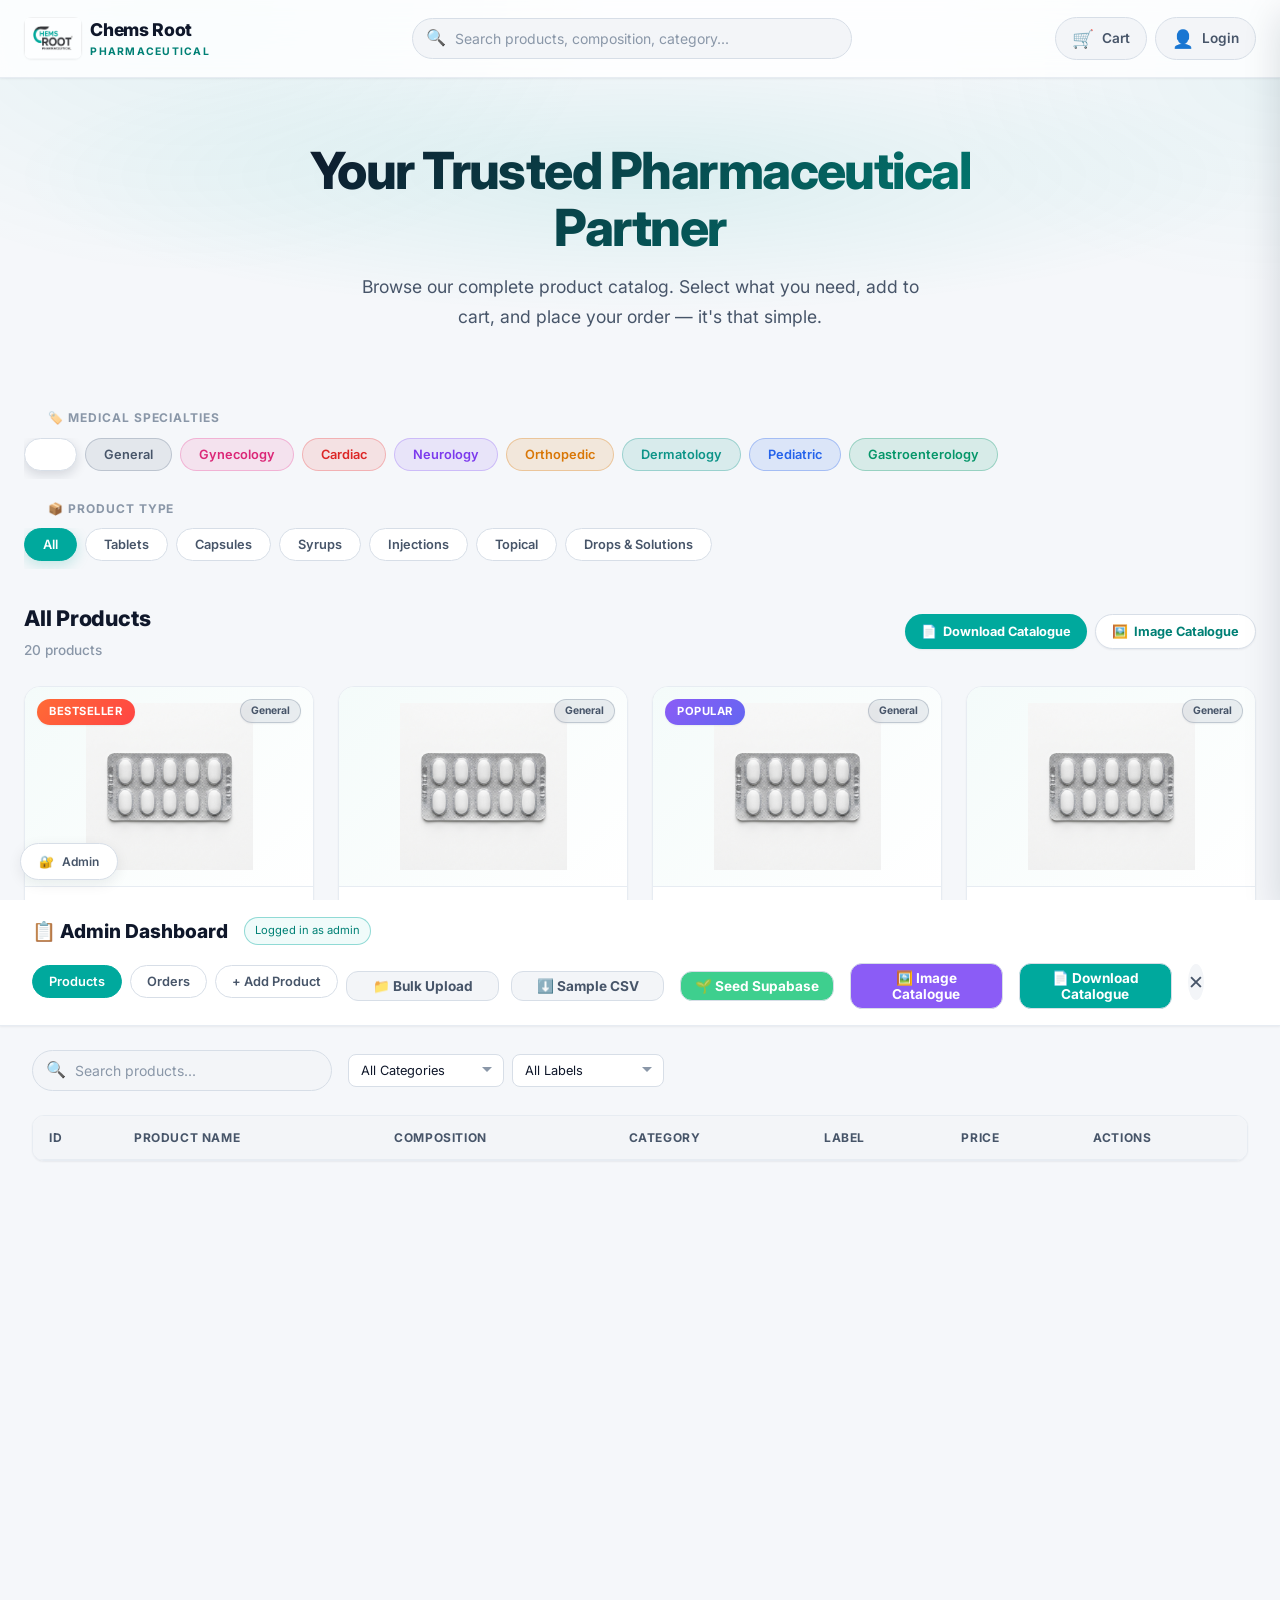
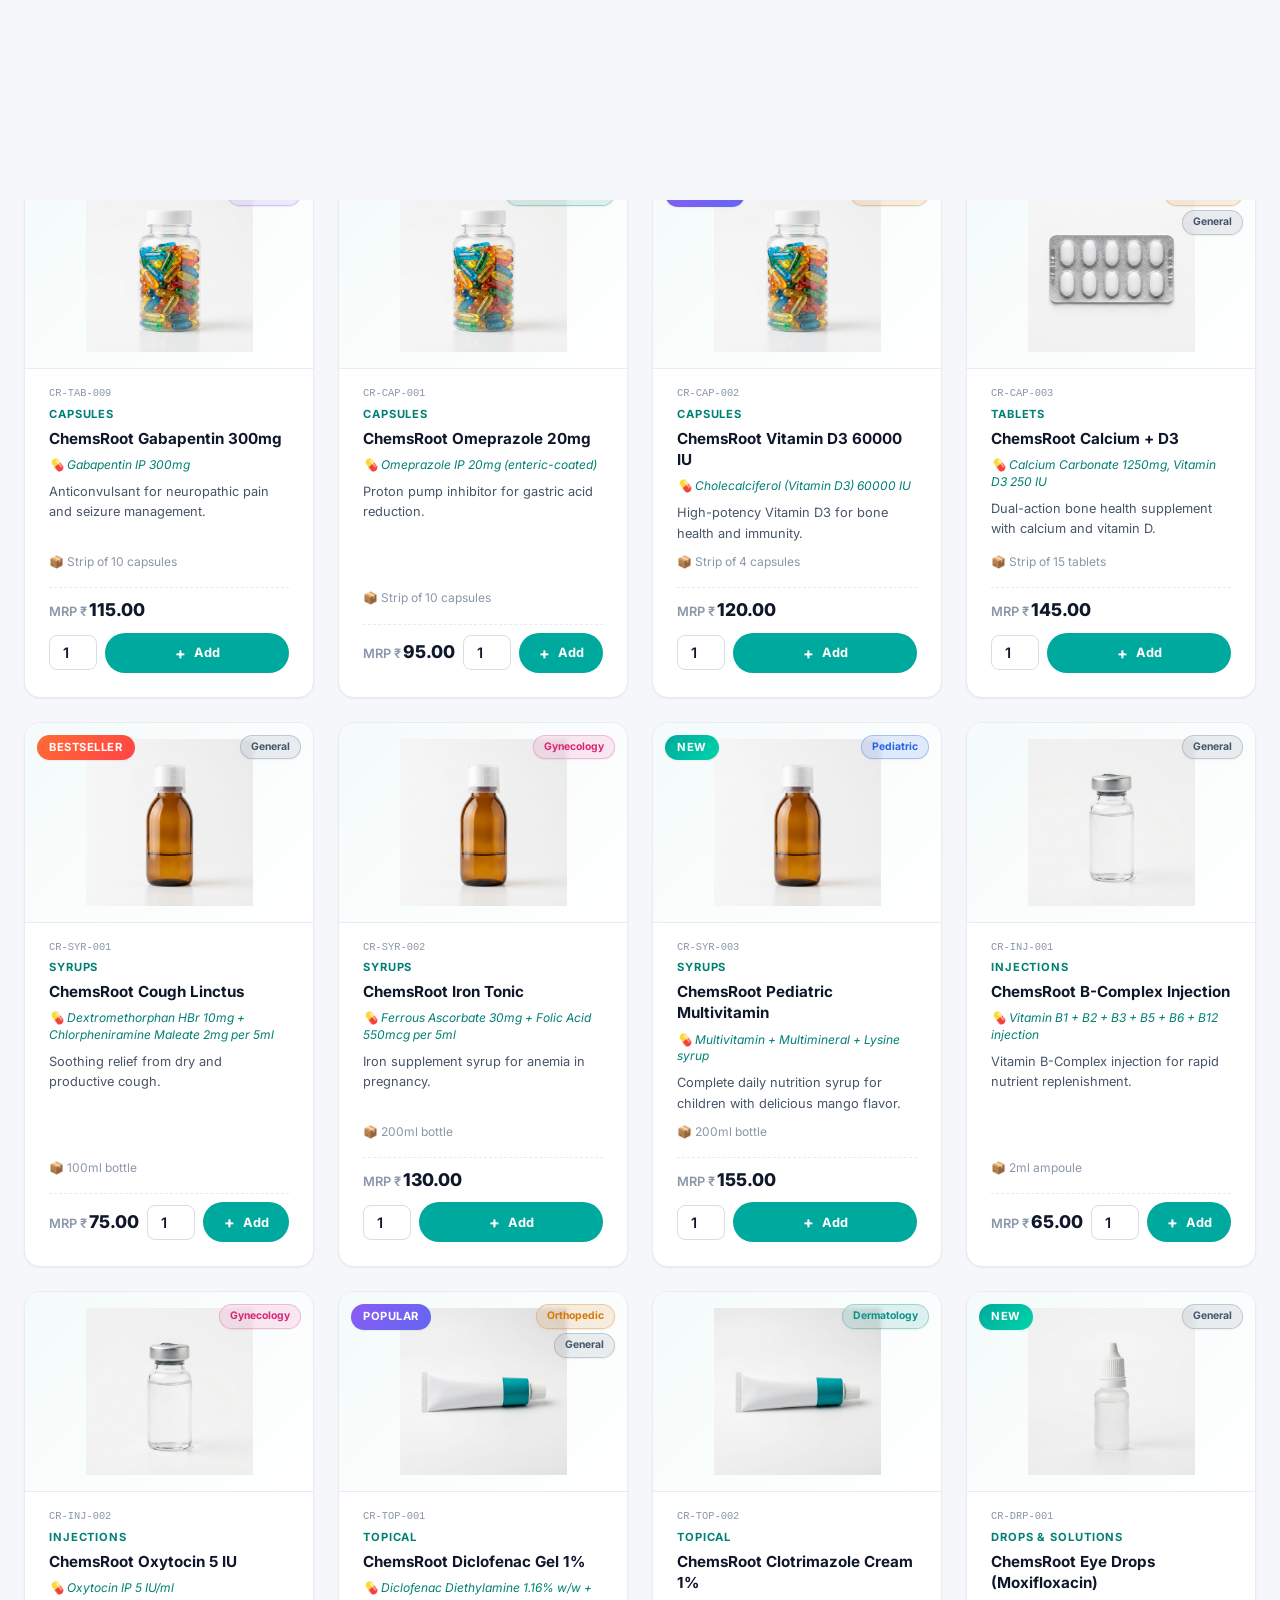
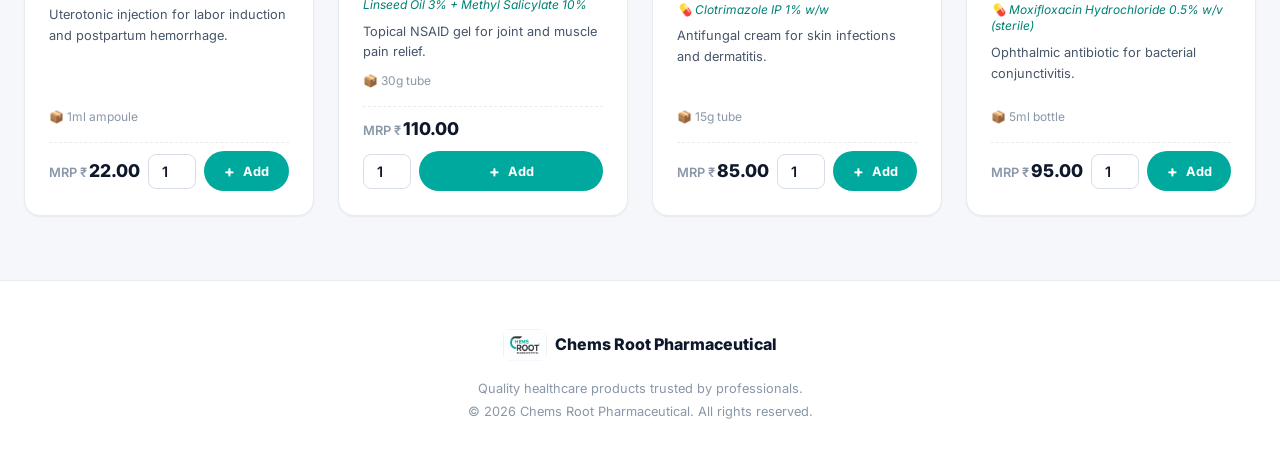
==== index.html @ ed963f53 "Add public catalogue download buttons to main catalog header Expose product-list and image catalogue" ====
<!DOCTYPE html>
<html lang="en">
<head>
  <meta charset="UTF-8" />
  <meta name="viewport" content="width=device-width, initial-scale=1.0" />
  <title>Chems Root Pharmaceutical — Product Catalog</title>
  <meta name="description" content="Browse the complete Chems Root Pharmaceutical product catalog. Select from tablets, capsules, syrups, injections, topical creams and more. Place your order online." />
  <meta name="theme-color" content="#00A99D" />
  <link rel="icon" type="image/jpeg" href="assets/logo.jpg" />
  <link rel="stylesheet" href="index.css?v=3.1" />
</head>
<body>

  <!-- ====== HEADER ====== -->
  <header class="site-header" id="site-header">
    <div class="header-inner">
      <div class="logo-area">
        <img src="assets/logo.jpg" alt="Chems Root Pharmaceutical Logo" />
        <div>
          <div class="brand-text">Chems Root</div>
          <div class="brand-sub">Pharmaceutical</div>
        </div>
      </div>

      <div class="search-bar">
        <span class="search-icon">🔍</span>
        <input type="text" id="search-input" placeholder="Search products, composition, category..." autocomplete="off" />
      </div>

      <div class="header-actions">
        <button class="cart-btn" id="cart-toggle-btn" aria-label="Open cart">
          <span class="cart-icon">🛒</span>
          <span class="cart-btn-label">Cart</span>
          <span class="cart-badge" id="cart-badge">0</span>
        </button>
        <button class="user-btn" id="user-btn" aria-label="User account">
          <span class="user-icon">👤</span>
          <span class="user-btn-label" id="user-label">Login</span>
        </button>
      </div>
    </div>
  </header>

  <!-- ====== HERO ====== -->
  <section class="hero" id="hero">
    <div class="hero-content">
      <h1>Your Trusted Pharmaceutical Partner</h1>
      <p>Browse our complete product catalog. Select what you need, add to cart, and place your order — it's that simple.</p>
    </div>
  </section>

  <!-- ====== LABEL FILTERS (Medical Specialties) ====== -->
  <section class="label-section" id="label-section">
    <div class="section-label-title container">
      <span class="section-tag">🏷️ Medical Specialties</span>
    </div>
    <div class="label-pills" id="label-pills">
      <!-- Rendered by JS -->
    </div>
  </section>

  <!-- ====== CATEGORY FILTERS ====== -->
  <section class="filter-section" id="filter-section">
    <div class="section-label-title container">
      <span class="section-tag">📦 Product Type</span>
    </div>
    <div class="filter-pills" id="filter-pills">
      <!-- Rendered by JS -->
    </div>
  </section>

  <!-- ====== PRODUCTS ====== -->
  <section class="products-section" id="products-section">
    <div class="products-header">
      <div class="products-header-titles">
        <h2 id="products-heading">All Products</h2>
        <span class="product-count" id="product-count">20 products</span>
      </div>
      <div class="catalogue-actions">
        <button class="catalogue-btn" id="public-download-catalogue-btn" title="Download the full product & price list">
          <span>📄</span> Download Catalogue
        </button>
        <button class="catalogue-btn alt" id="public-download-image-catalogue-btn" title="Download the image catalogue">
          <span>🖼️</span> Image Catalogue
        </button>
      </div>
    </div>
    <div class="product-grid" id="product-grid">
      <!-- Rendered by JS -->
    </div>
  </section>

  <!-- ====== PRINTABLE CATALOGUE (Hidden) ====== -->
  <div id="printable-catalogue" style="display:none;"></div>

  <!-- ====== CART OVERLAY + PANEL ====== -->
  <div class="cart-overlay" id="cart-overlay"></div>
  <aside class="cart-panel" id="cart-panel">
    <div class="cart-header">
      <h2><span class="header-icon">🛒</span> Your Cart</h2>
      <button class="close-cart-btn" id="close-cart-btn" aria-label="Close cart">✕</button>
    </div>
    <div class="cart-items" id="cart-items"></div>
    <div class="cart-footer" id="cart-footer" style="display: none;">
      <div class="cart-summary">
        <div class="cart-summary-row">
          <span>Items</span>
          <span id="cart-item-count">0</span>
        </div>
        <div class="cart-summary-row total">
          <span>Total</span>
          <span id="cart-total">₹0.00</span>
        </div>
      </div>
      <button class="checkout-btn" id="checkout-btn">
        <span>Proceed to Checkout</span>
        <span>→</span>
      </button>
    </div>
  </aside>

  <!-- ====== CUSTOMER LOGIN MODAL (Phone Number Only) ====== -->
  <div class="modal-overlay" id="customer-login-modal">
    <div class="modal">
      <button class="modal-close" id="customer-modal-close" aria-label="Close">✕</button>
      
      <!-- Step 1: Phone Login -->
      <div class="login-step active" id="customer-step-phone">
        <div class="modal-icon">📱</div>
        <h2>Enter Your Details</h2>
        <p class="modal-subtitle">Enter your name and mobile number to place your order.</p>
        <div class="input-group">
          <label for="customer-name">Your Name</label>
          <input type="text" id="customer-name" placeholder="e.g. Dr. Sharma" />
        </div>
        <div class="input-group">
          <label for="phone-input">Mobile Number</label>
          <input type="tel" id="phone-input" placeholder="+91 98765 43210" maxlength="15" />
        </div>
        <button class="modal-btn" id="customer-login-btn" disabled>Login & Place Order</button>
      </div>

      <!-- Step 2: Order Confirmation -->
      <div class="login-step" id="customer-step-success">
        <div class="success-icon">✓</div>
        <h2>Order Placed Successfully!</h2>
        <p class="modal-subtitle">Thank you for your order. We'll get back to you shortly.</p>
        <div class="order-confirmation" id="order-confirmation" style="background:#fff; padding:15px; border-radius:8px; margin-bottom:15px; border:1px solid #e5e7eb;"></div>
        
        <div style="display:flex; gap:10px; flex-direction:column; margin-bottom:15px;">
          <button class="modal-btn" id="btn-save-receipt" style="background:var(--brand-teal); display:flex; align-items:center; justify-content:center; gap:8px;">
            <span>📸</span> Save Receipt Image
          </button>
          <button class="modal-btn" id="btn-share-wa" style="background:#25D366; display:flex; align-items:center; justify-content:center; gap:8px;">
            <span>💬</span> Share on WhatsApp
          </button>
        </div>
        
        <button class="modal-btn secondary" id="continue-shopping-btn">Continue Shopping</button>
      </div>
    </div>
  </div>

  <!-- ====== CUSTOMER DASHBOARD MODAL ====== -->
  <div class="modal-overlay" id="customer-dashboard-modal">
    <div class="modal" style="max-width: 600px; max-height: 85vh; display:flex; flex-direction:column;">
      <button class="modal-close" id="customer-dashboard-close" aria-label="Close">✕</button>
      <div class="modal-icon">👤</div>
      <h2>My Account</h2>
      <p class="modal-subtitle" id="dashboard-user-info">Logged in as...</p>
      
      <div style="flex:1; overflow-y:auto; margin: 20px -20px; padding: 0 20px; border-top: 1px solid var(--border-light); padding-top: 15px;">
        <h3 style="margin-bottom: 15px;">My Previous Orders</h3>
        <div id="customer-orders-list">
          <!-- Populated by JS -->
        </div>
      </div>
      
      <button class="modal-btn secondary" id="customer-logout-btn" style="margin-top:auto;">Log Out</button>
    </div>
  </div>

  <!-- ====== ADMIN LOGIN MODAL ====== -->
  <div class="modal-overlay" id="admin-login-modal">
    <div class="modal">
      <button class="modal-close" id="admin-login-close" aria-label="Close">✕</button>
      <div class="modal-icon admin-icon">🔐</div>
      <h2>Admin Login</h2>
      <p class="modal-subtitle">Enter your admin credentials to access the dashboard.</p>
      <div class="input-group">
        <label for="admin-username">Username</label>
        <input type="text" id="admin-username" placeholder="Enter username" autocomplete="username" />
      </div>
      <div class="input-group">
        <label for="admin-password">Password</label>
        <input type="password" id="admin-password" placeholder="Enter password" autocomplete="current-password" />
      </div>
      <div class="admin-login-error" id="admin-login-error"></div>
      <button class="modal-btn" id="admin-login-btn" disabled>Login to Dashboard</button>
    </div>
  </div>

  <!-- ====== ADMIN PANEL (Full Page) ====== -->
  <div class="admin-panel" id="admin-panel">
    <div class="admin-header">
      <div class="admin-header-left">
        <h2>📋 Admin Dashboard</h2>
        <span class="admin-user-tag" id="admin-user-tag">Logged in as admin</span>
      </div>
      <div class="admin-header-right">
        <button class="admin-tab-btn active" data-tab="products" id="admin-tab-products">Products</button>
        <button class="admin-tab-btn" data-tab="orders" id="admin-tab-orders">Orders</button>
        <button class="admin-tab-btn" data-tab="add" id="admin-tab-add">+ Add Product</button>
        <input type="file" id="admin-bulk-upload-input" accept=".csv" style="display:none;" />
        <button class="modal-btn secondary" id="admin-bulk-upload-btn" style="padding: 6px 12px; font-size: 0.85rem; height: auto; margin-right: 4px;" title="Upload CSV">📁 Bulk Upload</button>
        <button class="modal-btn secondary" id="admin-bulk-sample-btn" style="padding: 6px 12px; font-size: 0.85rem; height: auto; margin-right: 8px;" title="Download Sample CSV">⬇️ Sample CSV</button>
        <button class="modal-btn secondary" id="admin-seed-supabase-btn" style="padding: 6px 12px; font-size: 0.85rem; height: auto; margin-right: 8px; background: #3ECF8E; color: white;" title="Seed Supabase from products.js">🌱 Seed Supabase</button>
        <button class="modal-btn secondary" id="download-image-catalogue-btn" style="padding: 6px 12px; font-size: 0.85rem; height: auto; margin-right: 8px; background: #8B5CF6; color: white; display:flex; align-items:center; gap:6px;" title="Download Image Catalogue PDF">🖼️ Image Catalogue</button>
        <button class="modal-btn secondary" id="download-catalogue-btn" style="padding: 6px 12px; font-size: 0.85rem; height: auto; margin-right: 8px; background: #00A99D; color: white; display:flex; align-items:center; gap:6px;" title="Download Product Catalogue PDF">📄 Download Catalogue</button>
        <button class="close-cart-btn" id="close-admin-btn" aria-label="Close">✕</button>
      </div>
    </div>

    <!-- Admin Tab: Products List -->
    <div class="admin-tab-content active" id="admin-products-tab">
      <div class="admin-toolbar">
        <div class="search-bar admin-search">
          <span class="search-icon">🔍</span>
          <input type="text" id="admin-product-search" placeholder="Search products..." />
        </div>
        <div class="admin-filters">
          <select id="admin-category-filter">
            <option value="All">All Categories</option>
          </select>
          <select id="admin-label-filter">
            <option value="All">All Labels</option>
          </select>
        </div>
      </div>
      <div class="admin-products-table-wrap">
        <table class="admin-products-table" id="admin-products-table">
          <thead>
            <tr>
              <th>ID</th>
              <th>Product Name</th>
              <th>Composition</th>
              <th>Category</th>
              <th>Label</th>
              <th>Price</th>
              <th>Actions</th>
            </tr>
          </thead>
          <tbody id="admin-products-tbody"></tbody>
        </table>
      </div>
    </div>

    <!-- Admin Tab: Orders -->
    <div class="admin-tab-content" id="admin-orders-tab">
      <div class="admin-content" id="admin-orders-content"></div>
    </div>

    <!-- Admin Tab: Add / Edit Product -->
    <div class="admin-tab-content" id="admin-add-tab">
      <div class="admin-form-wrap">
        <h3 id="admin-form-title">Add New Product</h3>
        <form id="admin-product-form" class="admin-product-form">
          <input type="hidden" id="form-edit-id" value="" />
          <div class="form-row">
            <div class="input-group">
              <label for="form-product-id">Product ID</label>
              <input type="text" id="form-product-id" placeholder="e.g. CR-TAB-010" required />
            </div>
            <div class="input-group">
              <label for="form-product-name">Product Name</label>
              <input type="text" id="form-product-name" placeholder="e.g. ChemsRoot Paracetamol 500mg" required />
            </div>
          </div>
          <div class="input-group">
            <label for="form-composition">Composition</label>
            <input type="text" id="form-composition" placeholder="e.g. Paracetamol IP 500mg" required />
          </div>
          <div class="input-group">
            <label for="form-description">Description</label>
            <textarea id="form-description" rows="3" placeholder="Brief product description..." required></textarea>
          </div>
          <div class="form-row">
            <div class="input-group">
              <label for="form-category">Category</label>
              <select id="form-category" required>
                <option value="">Select Category</option>
              </select>
              <input type="text" id="form-custom-category" placeholder="Enter custom category" style="display:none; margin-top:8px;" />
            </div>
            <div class="input-group" style="grid-column: span 1;">
              <label>Medical Specialty Labels</label>
              <select id="form-label-select">
                <option value="">Select Label to Add...</option>
              </select>
              <div style="display:none; gap:8px; margin-top:8px;" id="form-custom-label-wrap">
                <input type="text" id="form-custom-label" placeholder="New label name..." style="flex:1;" />
                <button type="button" id="form-add-label-btn" class="modal-btn secondary" style="margin-top:0; width:auto; padding:0 16px;">Add</button>
                <button type="button" id="form-cancel-custom-label-btn" class="modal-btn secondary" style="margin-top:0; width:auto; padding:0 12px;">✕</button>
              </div>
              <div id="form-selected-labels-container" style="display:flex; flex-wrap:wrap; gap:6px; margin-top:12px;">
                <!-- Selected label pills go here -->
              </div>
            </div>
          </div>
          <div class="form-row">
            <div class="input-group">
              <label for="form-price">Price (₹)</label>
              <input type="number" id="form-price" step="0.01" min="0" placeholder="0.00" required />
            </div>
            <div class="input-group">
              <label for="form-packaging">Packaging</label>
              <input type="text" id="form-packaging" placeholder="e.g. Strip of 10 tablets" required />
            </div>
          </div>
          <div class="form-row">
            <div class="input-group">
              <label for="form-badge">Badge (optional)</label>
              <select id="form-badge">
                <option value="">None</option>
                <option value="New">New</option>
                <option value="Popular">Popular</option>
                <option value="Bestseller">Bestseller</option>
              </select>
            </div>
            <div class="input-group">
              <label for="form-image">Product Image <small style="color:var(--text-muted);">(optional)</small></label>
              <input type="file" id="form-image" accept="image/*" style="font-size:0.8rem;" />
              <div style="font-size:0.7rem; color:var(--text-muted); margin-top:4px;">Leave empty to auto-assign by category</div>
              <img id="form-image-preview" style="display:none; margin-top:8px; max-height:80px; border-radius:6px; border:1px solid var(--border-medium); object-fit:contain;" />
            </div>
          </div>
          <div class="form-actions">
            <button type="submit" class="modal-btn" id="form-submit-btn">Add Product</button>
            <button type="button" class="modal-btn secondary" id="form-cancel-btn">Cancel</button>
          </div>
        </form>
      </div>
    </div>
  </div>

  <!-- ====== BOTTOM BAR ====== -->
  <div class="bottom-bar" id="bottom-bar">
    <button class="admin-toggle" id="admin-toggle-btn">
      <span>🔐</span>
      <span>Admin</span>
    </button>
  </div>

  <!-- ====== FOOTER ====== -->
  <footer class="site-footer">
    <div class="footer-inner">
      <div class="footer-brand">
        <img src="assets/logo.jpg" alt="Chems Root" />
        <span>Chems Root Pharmaceutical</span>
      </div>
      <p class="footer-text">
        Quality healthcare products trusted by professionals.<br />
        © 2026 Chems Root Pharmaceutical. All rights reserved.
      </p>
    </div>
  </footer>

  <!-- ====== IMAGE ZOOM MODAL ====== -->
  <div class="modal-overlay" id="image-zoom-modal" style="z-index: 3000; background: rgba(0,0,0,0.85); display: none; align-items: center; justify-content: center;">
    <button class="modal-close" id="image-zoom-close" aria-label="Close" style="color: #fff; background: rgba(0,0,0,0.5);">✕</button>
    <img id="image-zoom-content" src="" alt="Zoomed Product" style="max-width: 90vw; max-height: 90vh; object-fit: contain; border-radius: 8px; box-shadow: 0 10px 30px rgba(0,0,0,0.5); transform: scale(0.95); transition: transform 0.2s ease-out;" />
  </div>

  <!-- ====== TOAST CONTAINER ====== -->
  <div class="toast-container" id="toast-container"></div>

  <!-- ====== SCRIPTS ====== -->
  <!-- ES modules; Supabase SDK + html2canvas are loaded lazily on demand from within js/. -->
  <script type="module" src="js/main.js?v=3.1"></script>
</body>
</html>
---- index.css ----
/* ==========================================================
   Chems Root Pharmaceutical — Product Catalog
   Design System & Styles v3.0 — Clean Light Pharma
   ========================================================== */

@import url('https://fonts.googleapis.com/css2?family=Inter:wght@300;400;500;600;700;800;900&display=swap');

/* ---------- Design Tokens ---------- */
:root {
  --brand-teal: #00A99D;
  --brand-teal-light: #2FB9AE;
  --brand-teal-dark: #008075;
  --brand-teal-glow: rgba(0, 169, 157, 0.22);
  --brand-charcoal: #1F2937;

  --bg-primary: #F5F7FA;
  --bg-secondary: #FFFFFF;
  --bg-card: #FFFFFF;
  --bg-card-hover: #F0FBFA;
  --bg-glass: #F3F5F8;
  --bg-glass-strong: #EAEEF3;
  --bg-overlay: rgba(15, 23, 42, 0.45);

  --text-primary: #0F172A;
  --text-secondary: #475569;
  --text-muted: #8A97A8;
  --text-accent: var(--brand-teal-dark);

  --border-subtle: #E7ECF2;
  --border-medium: #D7DEE7;
  --border-light: #E5E7EB;
  --border-accent: rgba(0, 169, 157, 0.4);

  --error: #EF4444;

  --shadow-sm: 0 1px 2px rgba(15, 23, 42, 0.06);
  --shadow-md: 0 4px 14px rgba(15, 23, 42, 0.08);
  --shadow-lg: 0 14px 36px rgba(15, 23, 42, 0.14);
  --shadow-glow: 0 10px 28px rgba(0, 169, 157, 0.20);

  --radius-sm: 8px;
  --radius-md: 12px;
  --radius-lg: 16px;
  --radius-xl: 24px;
  --radius-full: 9999px;

  --ease-out: cubic-bezier(0.16, 1, 0.3, 1);
  --ease-spring: cubic-bezier(0.34, 1.56, 0.64, 1);
  --transition-fast: 150ms var(--ease-out);
  --transition-normal: 250ms var(--ease-out);
  --transition-slow: 400ms var(--ease-out);

  --space-xs: 4px;
  --space-sm: 8px;
  --space-md: 16px;
  --space-lg: 24px;
  --space-xl: 32px;
  --space-2xl: 48px;
  --space-3xl: 64px;

  --max-width: 1280px;
}

/* ---------- Reset ---------- */
*, *::before, *::after { margin: 0; padding: 0; box-sizing: border-box; }
html { scroll-behavior: smooth; -webkit-font-smoothing: antialiased; text-rendering: optimizeLegibility; }
body {
  font-family: 'Inter', -apple-system, BlinkMacSystemFont, sans-serif;
  background: var(--bg-primary);
  color: var(--text-primary);
  line-height: 1.6;
  min-height: 100dvh;
  overflow-x: hidden;
}
body::before {
  content: '';
  position: fixed;
  inset: 0;
  background:
    radial-gradient(ellipse 700px 460px at 15% 0%, rgba(0, 169, 157, 0.07), transparent 60%),
    radial-gradient(ellipse 600px 360px at 100% 8%, rgba(0, 169, 157, 0.05), transparent 60%);
  pointer-events: none;
  z-index: 0;
}
a { color: var(--brand-teal-dark); text-decoration: none; }
button { font-family: inherit; cursor: pointer; border: none; outline: none; background: none; }
img { max-width: 100%; display: block; }
input, select, textarea { font-family: inherit; outline: none; }
.container { max-width: var(--max-width); margin: 0 auto; padding: 0 var(--space-lg); }

/* Scrollbar */
::-webkit-scrollbar { width: 9px; height: 9px; }
::-webkit-scrollbar-track { background: transparent; }
::-webkit-scrollbar-thumb { background: #CBD5E1; border-radius: var(--radius-full); border: 2px solid var(--bg-primary); }
::-webkit-scrollbar-thumb:hover { background: #94A3B8; }

/* ==========================================================
   HEADER
   ========================================================== */
.site-header {
  position: sticky; top: 0; z-index: 100;
  background: rgba(255, 255, 255, 0.82);
  backdrop-filter: blur(18px) saturate(1.4);
  -webkit-backdrop-filter: blur(18px) saturate(1.4);
  border-bottom: 1px solid var(--border-subtle);
  box-shadow: var(--shadow-sm);
}
.header-inner {
  display: flex; align-items: center; justify-content: space-between;
  padding: var(--space-md) var(--space-lg);
  max-width: var(--max-width); margin: 0 auto; gap: var(--space-md);
}
.logo-area { display: flex; align-items: center; gap: var(--space-sm); flex-shrink: 0; }
.logo-area img { height: 42px; width: auto; border-radius: var(--radius-sm); box-shadow: var(--shadow-sm); }
.logo-area .brand-text { font-weight: 800; font-size: 1.1rem; color: var(--text-primary); letter-spacing: -0.02em; }
.logo-area .brand-sub { font-size: 0.65rem; color: var(--brand-teal-dark); font-weight: 700; text-transform: uppercase; letter-spacing: 0.12em; }

/* Search */
.search-bar { position: relative; flex: 1; max-width: 440px; }
.search-bar input {
  width: 100%; padding: 11px 16px 11px 42px;
  background: var(--bg-glass); border: 1px solid var(--border-medium);
  border-radius: var(--radius-full); color: var(--text-primary); font-size: 0.875rem;
  transition: border-color var(--transition-fast), box-shadow var(--transition-fast), background var(--transition-fast);
}
.search-bar input::placeholder { color: var(--text-muted); }
.search-bar input:focus { background: #fff; border-color: var(--brand-teal); box-shadow: 0 0 0 4px var(--brand-teal-glow); }
.search-bar .search-icon { position: absolute; left: 14px; top: 50%; transform: translateY(-50%); color: var(--text-muted); font-size: 1rem; pointer-events: none; }

.header-actions { display: flex; align-items: center; gap: var(--space-sm); flex-shrink: 0; }

/* Cart & User Buttons */
.cart-btn, .user-btn {
  position: relative; display: flex; align-items: center; gap: var(--space-sm);
  padding: 10px 16px; background: var(--bg-glass); border: 1px solid var(--border-medium);
  border-radius: var(--radius-full); color: var(--text-secondary); font-size: 0.85rem; font-weight: 600;
  transition: all var(--transition-fast);
}
.cart-btn:hover, .user-btn:hover { background: var(--bg-card-hover); border-color: var(--border-accent); color: var(--text-primary); }
.cart-icon, .user-icon { font-size: 1.1rem; }
.user-btn.logged-in { border-color: var(--brand-teal); background: var(--bg-card-hover); }
.user-btn.logged-in .user-btn-label { color: var(--brand-teal-dark); }

.cart-badge {
  position: absolute; top: -4px; right: -4px;
  background: var(--brand-teal); color: #fff; font-size: 0.7rem; font-weight: 700;
  width: 20px; height: 20px; border-radius: 50%;
  display: flex; align-items: center; justify-content: center;
  box-shadow: 0 2px 6px rgba(0, 169, 157, 0.45);
  transform: scale(0); transition: transform var(--transition-fast) var(--ease-spring);
}
.cart-badge.visible { transform: scale(1); }

/* ==========================================================
   HERO
   ========================================================== */
.hero { position: relative; padding: var(--space-3xl) var(--space-lg) var(--space-2xl); text-align: center; overflow: hidden; }
.hero::before {
  content: ''; position: absolute; inset: 0;
  background: radial-gradient(ellipse 70% 60% at 50% 30%, rgba(0, 169, 157, 0.10), transparent 70%);
  pointer-events: none;
}
.hero-content { position: relative; z-index: 1; max-width: 720px; margin: 0 auto; }
.hero h1 {
  font-size: clamp(2rem, 5vw, 3.2rem); font-weight: 800; letter-spacing: -0.03em; line-height: 1.12;
  margin-bottom: var(--space-md);
  background: linear-gradient(135deg, #0F172A 0%, var(--brand-teal-dark) 100%);
  -webkit-background-clip: text; -webkit-text-fill-color: transparent; background-clip: text;
}
.hero p { font-size: 1.1rem; color: var(--text-secondary); max-width: 560px; margin: 0 auto var(--space-lg); line-height: 1.7; }
.hero-stats { display: flex; gap: var(--space-xl); justify-content: center; flex-wrap: wrap; }
.hero-stat { text-align: center; }
.hero-stat .stat-number { font-size: 1.8rem; font-weight: 800; color: var(--brand-teal-dark); }
.hero-stat .stat-label { font-size: 0.8rem; color: var(--text-muted); text-transform: uppercase; letter-spacing: 0.08em; }

/* ==========================================================
   FILTERS (Specialties & Categories)
   ========================================================== */
.label-section, .filter-section { padding: 0 var(--space-lg) var(--space-md); position: relative; z-index: 1; }
.section-label-title { margin-bottom: var(--space-sm); }
.section-tag {
  font-size: 0.75rem; font-weight: 700; color: var(--text-muted);
  text-transform: uppercase; letter-spacing: 0.08em;
}

.label-pills, .filter-pills {
  display: flex; gap: var(--space-sm); max-width: var(--max-width);
  margin: 0 auto; overflow-x: auto; padding-bottom: var(--space-sm); scrollbar-width: none;
}
.label-pills::-webkit-scrollbar, .filter-pills::-webkit-scrollbar { display: none; }

.filter-pill, .label-pill {
  padding: 8px 18px; background: #fff; border: 1px solid var(--border-medium);
  border-radius: var(--radius-full); color: var(--text-secondary); font-size: 0.8rem;
  font-weight: 600; white-space: nowrap; transition: all var(--transition-fast); cursor: pointer;
}
.filter-pill:hover, .label-pill:hover { background: var(--bg-card-hover); color: var(--text-primary); border-color: var(--border-accent); }
.filter-pill.active { background: var(--brand-teal); color: #fff; border-color: var(--brand-teal); box-shadow: 0 4px 14px var(--brand-teal-glow); }
.label-pill.active { color: #fff; box-shadow: 0 4px 12px rgba(15, 23, 42, 0.14); }

/* ==========================================================
   PRODUCT GRID
   ========================================================== */
.products-section { padding: var(--space-md) var(--space-lg) var(--space-3xl); position: relative; z-index: 1; }
.products-header { display: flex; align-items: center; justify-content: space-between; max-width: var(--max-width); margin: 0 auto var(--space-lg); flex-wrap: wrap; gap: var(--space-sm); }
.products-header-titles { display: flex; flex-direction: column; gap: 4px; }
.products-header h2 { font-size: 1.35rem; font-weight: 800; letter-spacing: -0.01em; }
.product-count { font-size: 0.85rem; color: var(--text-muted); font-weight: 500; }
.catalogue-actions { display: flex; gap: var(--space-sm); flex-wrap: wrap; }
.catalogue-btn {
  display: inline-flex; align-items: center; gap: 6px;
  padding: 9px 16px; border-radius: var(--radius-full);
  background: var(--brand-teal); color: #fff;
  font-size: 0.8rem; font-weight: 700; white-space: nowrap;
  box-shadow: var(--shadow-sm); transition: all var(--transition-fast);
}
.catalogue-btn:hover { background: var(--brand-teal-dark); box-shadow: 0 6px 16px var(--brand-teal-glow); transform: translateY(-1px); }
.catalogue-btn.alt { background: #fff; color: var(--brand-teal-dark); border: 1px solid var(--border-medium); }
.catalogue-btn.alt:hover { background: var(--bg-card-hover); border-color: var(--border-accent); color: var(--brand-teal-dark); }
.product-grid { display: grid; grid-template-columns: repeat(auto-fill, minmax(280px, 1fr)); gap: var(--space-lg); max-width: var(--max-width); margin: 0 auto; }

/* Product Card */
.product-card {
  position: relative; background: var(--bg-card); border: 1px solid var(--border-subtle);
  border-radius: var(--radius-lg); overflow: hidden; transition: transform var(--transition-normal), box-shadow var(--transition-normal), border-color var(--transition-normal);
  display: flex; flex-direction: column; box-shadow: var(--shadow-sm);
}
.product-grid { animation: fadeIn 0.4s var(--ease-out) both; }
@keyframes fadeInUp { from { opacity: 0; transform: translateY(20px); } to { opacity: 1; transform: translateY(0); } }
.product-card:hover { border-color: var(--border-accent); transform: translateY(-4px); box-shadow: var(--shadow-lg); }

.card-image {
  position: relative; height: 200px;
  background: linear-gradient(135deg, #F4FBFA 0%, #FFFFFF 100%);
  border-bottom: 1px solid var(--border-subtle);
  display: flex; align-items: center; justify-content: center; overflow: hidden; padding: var(--space-md);
}
.card-image img { width: 100%; height: 100%; object-fit: contain; transition: transform 0.3s ease; cursor: zoom-in; }
.product-card:hover .card-image img { transform: scale(1.07); }

.product-badge {
  position: absolute; top: 12px; left: 12px; padding: 4px 12px; z-index: 2;
  border-radius: var(--radius-full); font-size: 0.7rem; font-weight: 700; text-transform: uppercase; letter-spacing: 0.05em;
  box-shadow: var(--shadow-sm);
}
.product-badge.bestseller { background: linear-gradient(135deg, #FF6B35, #FF4444); color: #fff; }
.product-badge.new { background: linear-gradient(135deg, var(--brand-teal), #00D4AA); color: #fff; }
.product-badge.popular { background: linear-gradient(135deg, #8B5CF6, #6366F1); color: #fff; }

/* Label tags on card (stacked top-right) */
.card-label-stack { position: absolute; top: 12px; right: 12px; z-index: 2; display: flex; flex-direction: column; gap: 4px; align-items: flex-end; }
.card-label-tag {
  display: inline-block; padding: 3px 10px;
  border-radius: var(--radius-full); font-size: 0.65rem; font-weight: 700; border: 1px solid;
  box-shadow: var(--shadow-sm); backdrop-filter: blur(2px);
}

.card-body { padding: var(--space-md) var(--space-lg) var(--space-lg); display: flex; flex-direction: column; flex: 1; }
.card-id { font-size: 0.65rem; color: var(--text-muted); font-family: 'Courier New', monospace; margin-bottom: var(--space-xs); }
.card-category { font-size: 0.7rem; font-weight: 700; color: var(--brand-teal-dark); text-transform: uppercase; letter-spacing: 0.08em; margin-bottom: var(--space-xs); }
.card-title { font-size: 0.95rem; font-weight: 700; color: var(--text-primary); margin-bottom: var(--space-sm); line-height: 1.4; }
.card-composition { font-size: 0.75rem; color: var(--brand-teal-dark); margin-bottom: var(--space-sm); font-style: italic; line-height: 1.4; }
.card-description { font-size: 0.8rem; color: var(--text-secondary); line-height: 1.6; flex: 1; margin-bottom: var(--space-sm); }
.card-packaging { font-size: 0.75rem; color: var(--text-muted); margin-bottom: var(--space-md); }
.card-footer { display: flex; align-items: center; justify-content: space-between; gap: var(--space-sm); flex-wrap: wrap; padding-top: var(--space-sm); border-top: 1px dashed var(--border-subtle); }
.card-price { font-size: 1.1rem; font-weight: 800; color: var(--text-primary); }
.card-price .currency { font-size: 0.8rem; font-weight: 600; color: var(--text-muted); margin-right: 2px; }

.add-to-cart-wrap { display: flex; align-items: center; gap: 8px; flex: 1; justify-content: flex-end; }
.qty-input { width: 48px; padding: 8px 4px; border-radius: var(--radius-sm); border: 1px solid var(--border-medium); background: #fff; color: var(--text-primary); text-align: center; font-size: 0.9rem; font-weight: 600; }
.qty-input:focus { border-color: var(--brand-teal); box-shadow: 0 0 0 3px var(--brand-teal-glow); }

.add-to-cart-btn {
  display: flex; align-items: center; gap: var(--space-sm);
  padding: 10px 18px; background: var(--brand-teal); color: #fff;
  border-radius: var(--radius-full); font-size: 0.8rem; font-weight: 700;
  transition: all var(--transition-fast); white-space: nowrap; flex: 1; justify-content: center;
}
.add-to-cart-btn:hover { background: var(--brand-teal-dark); box-shadow: 0 6px 16px var(--brand-teal-glow); transform: translateY(-1px); }
.add-to-cart-btn.added { background: #059669; }
.add-to-cart-btn .btn-icon { font-size: 1rem; }

.search-hl { background: rgba(0, 169, 157, 0.18); color: inherit; border-radius: 3px; padding: 0 2px; }

/* No results */
.no-results { grid-column: 1 / -1; text-align: center; padding: var(--space-3xl) var(--space-lg); color: var(--text-muted); }
.no-results .no-results-icon { font-size: 3rem; margin-bottom: var(--space-md); opacity: 0.5; }
.no-results p { font-size: 1.1rem; margin-bottom: var(--space-sm); color: var(--text-secondary); }
.no-results-hint { font-size: 0.85rem; }

/* ==========================================================
   CART PANEL
   ========================================================== */
.cart-overlay {
  position: fixed; inset: 0; background: var(--bg-overlay); backdrop-filter: blur(3px);
  z-index: 200; opacity: 0; visibility: hidden; transition: all var(--transition-normal);
}
.cart-overlay.open { opacity: 1; visibility: visible; }

.cart-panel {
  position: fixed; top: 0; right: 0; bottom: 0; width: min(440px, 90vw);
  height: 100dvh; max-height: 100dvh;
  background: var(--bg-secondary); border-left: 1px solid var(--border-subtle);
  box-shadow: var(--shadow-lg);
  z-index: 201; transform: translateX(100%); transition: transform var(--transition-slow);
  display: flex; flex-direction: column;
}
.cart-panel.open { transform: translateX(0); }

.cart-header {
  display: flex; align-items: center; justify-content: space-between;
  padding: var(--space-lg); border-bottom: 1px solid var(--border-subtle);
}
.cart-header h2 { font-size: 1.2rem; font-weight: 800; display: flex; align-items: center; gap: var(--space-sm); }
.close-cart-btn {
  width: 36px; height: 36px; border-radius: 50%; background: var(--bg-glass);
  color: var(--text-secondary); font-size: 1.2rem; display: flex; align-items: center; justify-content: center;
  transition: all var(--transition-fast);
}
.close-cart-btn:hover { background: rgba(239, 68, 68, 0.12); color: var(--error); }

.cart-items { flex: 1; overflow-y: auto; padding: var(--space-md); }

.cart-empty { display: flex; flex-direction: column; align-items: center; justify-content: center; height: 100%; color: var(--text-muted); text-align: center; padding: var(--space-xl); }
.cart-empty .empty-icon { font-size: 3rem; margin-bottom: var(--space-md); opacity: 0.4; }
.empty-hint { font-size: 0.8rem; color: var(--text-muted); }

.cart-item {
  display: flex; gap: var(--space-md); padding: var(--space-md);
  background: var(--bg-glass); border: 1px solid var(--border-subtle);
  border-radius: var(--radius-md); margin-bottom: var(--space-sm);
  transition: all var(--transition-fast); animation: slideIn 0.3s var(--ease-out) both;
}
@keyframes slideIn { from { opacity: 0; transform: translateX(20px); } }
.cart-item:hover { border-color: var(--border-accent); background: #fff; }
.cart-item-image { width: 60px; height: 60px; border-radius: var(--radius-sm); background: #fff; border: 1px solid var(--border-subtle); display: flex; align-items: center; justify-content: center; flex-shrink: 0; }
.cart-item-image img { max-width: 50px; max-height: 50px; object-fit: contain; }
.cart-item-details { flex: 1; min-width: 0; }
.cart-item-name { font-size: 0.85rem; font-weight: 700; color: var(--text-primary); white-space: nowrap; overflow: hidden; text-overflow: ellipsis; margin-bottom: 2px; }
.cart-item-meta { font-size: 0.7rem; color: var(--text-muted); margin-bottom: var(--space-sm); }
.cart-item-controls { display: flex; align-items: center; justify-content: space-between; }
.qty-controls { display: flex; align-items: center; border: 1px solid var(--border-medium); border-radius: var(--radius-sm); overflow: hidden; background: #fff; }
.qty-btn { width: 28px; height: 28px; background: #fff; color: var(--text-secondary); font-size: 0.9rem; display: flex; align-items: center; justify-content: center; transition: all var(--transition-fast); }
.qty-btn:hover { background: var(--brand-teal); color: #fff; }
.qty-value { width: 32px; text-align: center; font-size: 0.8rem; font-weight: 700; color: var(--text-primary); }
.cart-unit-tag { font-size: 0.8rem; color: var(--text-muted); }
.remove-item-btn { color: var(--text-muted); font-size: 0.75rem; padding: 2px 6px; border-radius: var(--radius-sm); transition: all var(--transition-fast); margin-top: 4px; }
.remove-item-btn:hover { color: var(--error); background: rgba(239, 68, 68, 0.1); }

.cart-footer { padding: var(--space-lg); border-top: 1px solid var(--border-subtle); background: var(--bg-glass); }
.cart-summary { margin-bottom: var(--space-md); }
.cart-summary-row { display: flex; justify-content: space-between; margin-bottom: var(--space-sm); font-size: 0.85rem; color: var(--text-secondary); }
.cart-summary-row.total { font-size: 1.1rem; font-weight: 800; color: var(--text-primary); padding-top: var(--space-sm); border-top: 1px solid var(--border-subtle); }
.checkout-btn {
  width: 100%; padding: 14px;
  background: linear-gradient(135deg, var(--brand-teal), var(--brand-teal-dark));
  color: #fff; border-radius: var(--radius-md); font-size: 0.95rem; font-weight: 700;
  transition: all var(--transition-fast); display: flex; align-items: center; justify-content: center; gap: var(--space-sm);
}
.checkout-btn:hover { box-shadow: var(--shadow-glow); transform: translateY(-1px); }
.checkout-btn:disabled { opacity: 0.5; cursor: not-allowed; transform: none; box-shadow: none; }

/* ==========================================================
   MODALS
   ========================================================== */
.modal-overlay {
  position: fixed; inset: 0; background: var(--bg-overlay); backdrop-filter: blur(6px);
  z-index: 300; display: flex; align-items: center; justify-content: center; height: 100dvh;
  opacity: 0; visibility: hidden; transition: all var(--transition-normal); padding: var(--space-lg);
}
.modal-overlay.open { opacity: 1; visibility: visible; }

.modal {
  background: var(--bg-secondary); border: 1px solid var(--border-subtle);
  border-radius: var(--radius-xl); padding: var(--space-2xl); width: 100%; max-width: 420px;
  max-height: 85dvh; overflow-y: auto; overscroll-behavior: contain; box-shadow: var(--shadow-lg);
  transform: scale(0.92) translateY(16px); transition: transform var(--transition-slow); position: relative;
}
.modal-overlay.open .modal { transform: scale(1) translateY(0); }

.modal-close {
  position: absolute; top: 16px; right: 16px; width: 32px; height: 32px; border-radius: 50%;
  background: var(--bg-glass); color: var(--text-secondary); font-size: 1.1rem;
  display: flex; align-items: center; justify-content: center; transition: all var(--transition-fast);
}
.modal-close:hover { background: rgba(239, 68, 68, 0.12); color: var(--error); }

.modal-icon {
  width: 64px; height: 64px; border-radius: 50%;
  background: linear-gradient(135deg, rgba(0, 169, 157, 0.18), rgba(0, 169, 157, 0.06));
  display: flex; align-items: center; justify-content: center; margin: 0 auto var(--space-lg); font-size: 1.8rem;
}
.modal-icon.admin-icon { background: linear-gradient(135deg, rgba(139,92,246,0.18), rgba(139,92,246,0.06)); }

.modal h2 { text-align: center; font-size: 1.3rem; font-weight: 800; margin-bottom: var(--space-sm); }
.modal .modal-subtitle { text-align: center; font-size: 0.85rem; color: var(--text-secondary); margin-bottom: var(--space-xl); }

.input-group { margin-bottom: var(--space-md); }
.input-group label { display: block; font-size: 0.8rem; font-weight: 600; color: var(--text-secondary); margin-bottom: var(--space-sm); }
.input-group input, .input-group select, .input-group textarea {
  width: 100%; padding: 12px 16px;
  background: #fff; border: 1px solid var(--border-medium);
  border-radius: var(--radius-md); color: var(--text-primary); font-size: 0.9rem;
  transition: border-color var(--transition-fast), box-shadow var(--transition-fast);
}
.input-group input:focus, .input-group select:focus, .input-group textarea:focus { border-color: var(--brand-teal); box-shadow: 0 0 0 3px var(--brand-teal-glow); }
.input-group input::placeholder, .input-group textarea::placeholder { color: var(--text-muted); }
.input-group select { cursor: pointer; appearance: none; background-image: url("data:image/svg+xml,%3Csvg xmlns='http://www.w3.org/2000/svg' width='12' height='12' viewBox='0 0 12 12'%3E%3Cpath fill='%238A97A8' d='M6 8L1 3h10z'/%3E%3C/svg%3E"); background-repeat: no-repeat; background-position: right 14px center; padding-right: 36px; }
.input-group select option { background: #fff; color: var(--text-primary); }
.input-group textarea { resize: vertical; min-height: 80px; }

.admin-login-error { color: var(--error); font-size: 0.8rem; text-align: center; min-height: 20px; margin-bottom: var(--space-sm); }

.modal-btn {
  width: 100%; padding: 14px;
  background: linear-gradient(135deg, var(--brand-teal), var(--brand-teal-dark));
  color: #fff; border-radius: var(--radius-md); font-size: 0.95rem; font-weight: 700;
  transition: all var(--transition-fast); margin-top: var(--space-sm);
}
.modal-btn:hover { box-shadow: var(--shadow-glow); transform: translateY(-1px); }
.modal-btn:disabled { opacity: 0.5; cursor: not-allowed; transform: none; box-shadow: none; }
.modal-btn.secondary { background: var(--bg-glass); border: 1px solid var(--border-medium); color: var(--text-secondary); }
.modal-btn.secondary:hover { border-color: var(--border-accent); color: var(--text-primary); box-shadow: none; background: var(--bg-card-hover); }

/* Login steps */
.login-step { display: none; }
.login-step.active { display: block; animation: fadeIn 0.3s var(--ease-out); }
@keyframes fadeIn { from { opacity: 0; } }

.success-icon {
  width: 80px; height: 80px; border-radius: 50%;
  background: linear-gradient(135deg, #059669, #10B981);
  display: flex; align-items: center; justify-content: center;
  margin: 0 auto var(--space-lg); font-size: 2.5rem; color: #fff;
  box-shadow: 0 8px 24px rgba(16, 185, 129, 0.35);
  animation: scaleIn 0.5s var(--ease-spring);
}
@keyframes scaleIn { from { transform: scale(0); } }

/* Order confirmation */
.order-confirmation { text-align: center; padding: var(--space-md); }
.order-confirmation .order-id {
  font-family: 'Courier New', monospace; font-size: 0.8rem; color: var(--brand-teal-dark);
  background: var(--bg-glass); padding: 6px 14px; border-radius: var(--radius-full); display: inline-block; margin-bottom: var(--space-md);
}
.order-items-preview {
  text-align: left; margin: var(--space-md) 0; padding: var(--space-md);
  background: var(--bg-glass); border-radius: var(--radius-md); border: 1px solid var(--border-subtle);
  max-height: 200px; overflow-y: auto;
}
.order-preview-item { display: flex; justify-content: space-between; padding: var(--space-sm) 0; font-size: 0.8rem; border-bottom: 1px solid var(--border-subtle); }
.order-preview-item:last-child { border-bottom: none; }
.order-preview-name { color: var(--text-primary); font-weight: 500; }
.order-preview-qty { color: var(--text-muted); font-weight: 600; }

/* Dashboard order action buttons */
.dashboard-empty { color: var(--text-muted); text-align: center; padding: 20px; }
.order-actions { display: flex; gap: 10px; justify-content: flex-end; flex-wrap: wrap; padding-top: var(--space-md); margin-top: var(--space-sm); border-top: 1px solid var(--border-subtle); }
.order-action-btn { width: auto; margin: 0; padding: 6px 12px; font-size: 0.8rem; }
.order-share-btn { background: #25D366; }
.order-share-btn:hover { box-shadow: 0 6px 16px rgba(37, 211, 102, 0.3); }
.order-item-qty { font-weight: 700; }

/* Professional Receipt / Invoice Styles */
.offscreen-capture { position: absolute; left: -9999px; top: -9999px; }
.receipt-wrapper { color: #111827; text-align: left; font-family: 'Helvetica Neue', Helvetica, Arial, sans-serif; background: #ffffff; padding: 20px; border-radius: 8px; border: 1px solid #d1d5db; width: 600px; max-width: 600px; margin: 0 auto; box-shadow: 0 4px 6px rgba(0,0,0,0.05); box-sizing: border-box; }
.receipt-header { display: flex; justify-content: space-between; align-items: flex-start; border-bottom: 2px solid #008F85; padding-bottom: 15px; margin-bottom: 20px; }
.receipt-header-left { display: flex; align-items: center; gap: 15px; }
.receipt-header-left img { width: 60px; height: auto; border-radius: 4px; }
.receipt-title h2 { margin: 0; color: #008F85; font-size: 1.4rem; font-weight: 800; text-transform: uppercase; letter-spacing: 0.5px; }
.receipt-title p { margin: 4px 0 0; font-size: 0.85rem; color: #4b5563; font-weight: 600; letter-spacing: 1px; }
.receipt-meta { text-align: right; font-size: 0.85rem; color: #374151; display: flex; flex-direction: column; gap: 4px; }
.receipt-meta strong { color: #111827; }

.receipt-bill-to { background: #f3f4f6; padding: 15px; border-radius: 6px; margin-bottom: 20px; border-left: 4px solid #008F85; }
.receipt-bill-to h4 { margin: 0 0 8px 0; font-size: 0.8rem; color: #6b7280; text-transform: uppercase; letter-spacing: 1px; }
.receipt-bill-to .customer-name { font-size: 1.1rem; font-weight: 700; color: #111827; margin-bottom: 4px; }
.receipt-bill-to .customer-phone { font-size: 0.95rem; color: #374151; display: flex; align-items: center; gap: 6px; }

.receipt-table { width: 100%; border-collapse: collapse; margin-bottom: 20px; font-size: 0.9rem; }
.receipt-table th { background: #008F85; color: #ffffff; padding: 10px 12px; text-align: left; font-weight: 600; text-transform: uppercase; font-size: 0.8rem; letter-spacing: 0.5px; }
.receipt-table th.col-sno { width: 50px; }
.receipt-table th:last-child { text-align: right; }
.receipt-table td { border-bottom: 1px solid #e5e7eb; padding: 12px; color: #111827; vertical-align: top; }
.receipt-table td:last-child { text-align: right; font-weight: 700; }
.receipt-table tr:last-child td { border-bottom: none; }
.receipt-item-desc { font-weight: 600; margin-bottom: 2px; }
.receipt-item-cat { font-size: 0.75rem; color: #6b7280; }

.receipt-total { display: flex; justify-content: space-between; align-items: center; background: #e5e7eb; padding: 15px; border-radius: 6px; font-size: 1.1rem; font-weight: 800; color: #111827; }
.receipt-total .total-label { text-transform: uppercase; letter-spacing: 1px; color: #374151; font-size: 0.9rem; }
.receipt-total .total-value { color: #008F85; font-size: 1.3rem; }

/* ==========================================================
   ADMIN PANEL
   ========================================================== */
.admin-panel {
  position: fixed; inset: 0; z-index: 250; height: 100dvh; max-height: 100dvh;
  background: var(--bg-primary); overflow: hidden;
  transform: translateY(100%); transition: transform var(--transition-slow);
  display: flex; flex-direction: column;
}
.admin-panel.open { transform: translateY(0); }

.admin-header {
  display: flex; align-items: center; justify-content: space-between;
  padding: var(--space-md) var(--space-xl); border-bottom: 1px solid var(--border-subtle);
  background: rgba(255, 255, 255, 0.95); backdrop-filter: blur(12px); flex-shrink: 0;
  flex-wrap: wrap; gap: var(--space-sm); box-shadow: var(--shadow-sm);
}
.admin-header-left { display: flex; align-items: center; gap: var(--space-md); }
.admin-header-left h2 { font-size: 1.2rem; font-weight: 800; white-space: nowrap; }
.admin-user-tag { font-size: 0.7rem; color: var(--brand-teal-dark); background: var(--bg-card-hover); padding: 4px 10px; border-radius: var(--radius-full); border: 1px solid var(--border-accent); }
.admin-header-right { display: flex; align-items: center; gap: var(--space-sm); }

.admin-tab-btn {
  padding: 8px 16px; background: #fff; border: 1px solid var(--border-medium);
  border-radius: var(--radius-full); color: var(--text-secondary); font-size: 0.8rem; font-weight: 600;
  transition: all var(--transition-fast); white-space: nowrap;
}
.admin-tab-btn:hover { background: var(--bg-card-hover); color: var(--text-primary); }
.admin-tab-btn.active { background: var(--brand-teal); color: #fff; border-color: var(--brand-teal); }

.admin-tab-content { display: none; flex: 1; overflow-y: auto; padding: var(--space-lg) var(--space-xl); }
.admin-tab-content.active { display: block; }

/* Admin Toolbar */
.admin-toolbar { display: flex; gap: var(--space-md); margin-bottom: var(--space-lg); flex-wrap: wrap; align-items: center; }
.admin-search { max-width: 300px; }
.admin-filters { display: flex; gap: var(--space-sm); }
.admin-filters select {
  padding: 8px 32px 8px 12px; background: #fff; border: 1px solid var(--border-medium);
  border-radius: var(--radius-sm); color: var(--text-primary); font-size: 0.8rem;
  appearance: none; cursor: pointer;
  background-image: url("data:image/svg+xml,%3Csvg xmlns='http://www.w3.org/2000/svg' width='12' height='12' viewBox='0 0 12 12'%3E%3Cpath fill='%238A97A8' d='M6 8L1 3h10z'/%3E%3C/svg%3E");
  background-repeat: no-repeat; background-position: right 10px center;
}
.admin-filters select option { background: #fff; }

/* Admin Products Table */
.admin-products-table-wrap { overflow-x: auto; border-radius: var(--radius-md); border: 1px solid var(--border-subtle); background: #fff; box-shadow: var(--shadow-sm); }
.admin-products-table { width: 100%; border-collapse: collapse; font-size: 0.8rem; }
.admin-products-table thead { background: var(--bg-glass); }
.admin-products-table th {
  padding: 12px 16px; text-align: left; font-weight: 700; color: var(--text-secondary);
  border-bottom: 1px solid var(--border-subtle); white-space: nowrap; font-size: 0.75rem; text-transform: uppercase; letter-spacing: 0.05em;
}
.admin-products-table td { padding: 12px 16px; border-bottom: 1px solid var(--border-subtle); color: var(--text-primary); vertical-align: middle; }
.admin-products-table tbody tr { transition: background var(--transition-fast); }
.admin-products-table tbody tr:hover { background: var(--bg-card-hover); }
.admin-products-table .product-name-cell { font-weight: 700; max-width: 250px; }
.admin-products-table .composition-cell { color: var(--text-secondary); font-style: italic; max-width: 250px; font-size: 0.75rem; }
.admin-products-table .label-cell-tag { display: inline-block; padding: 3px 10px; border-radius: var(--radius-full); font-size: 0.7rem; font-weight: 600; border: 1px solid; }
.admin-products-table .price-cell { font-weight: 800; color: var(--brand-teal-dark); white-space: nowrap; }
.label-cell-wrap { display: flex; flex-wrap: wrap; gap: 4px; }
.cell-id { font-size: 0.7rem; color: var(--text-muted); }
.table-empty { text-align: center; padding: 40px; color: var(--text-muted); }
.admin-actions-cell { display: flex; gap: var(--space-xs); }
.admin-action-btn { padding: 6px 12px; border-radius: var(--radius-sm); font-size: 0.75rem; font-weight: 600; transition: all var(--transition-fast); }
.admin-action-btn.edit { background: rgba(37,99,235,0.12); color: #2563EB; border: 1px solid rgba(37,99,235,0.3); }
.admin-action-btn.edit:hover { background: rgba(37,99,235,0.2); }
.admin-action-btn.delete { background: rgba(239,68,68,0.12); color: var(--error); border: 1px solid rgba(239,68,68,0.3); }
.admin-action-btn.delete:hover { background: rgba(239,68,68,0.2); }

/* Admin Add/Edit Form */
.admin-form-wrap { max-width: 700px; margin: 0 auto; background: #fff; border: 1px solid var(--border-subtle); border-radius: var(--radius-lg); padding: var(--space-xl); box-shadow: var(--shadow-sm); }
.admin-form-wrap h3 { font-size: 1.2rem; font-weight: 800; margin-bottom: var(--space-lg); }
.form-row { display: grid; grid-template-columns: 1fr 1fr; gap: var(--space-md); }
.form-image-note { font-size: 0.8rem; color: var(--text-muted); padding: 12px; background: var(--bg-glass); border-radius: var(--radius-md); border: 1px dashed var(--border-medium); }
.form-actions { display: flex; gap: var(--space-md); margin-top: var(--space-lg); }
.form-actions .modal-btn { flex: 1; }

/* Selected-label chips on the form */
.form-label-chip { display: inline-flex; align-items: center; gap: 6px; padding: 4px 10px; font-size: 0.75rem; border-radius: var(--radius-full); border: 1px solid; font-weight: 600; }
.chip-remove { cursor: pointer; opacity: 0.6; font-weight: 700; }
.chip-remove:hover { opacity: 1; }

/* Admin Orders */
.admin-content { max-width: 900px; margin: 0 auto; }
.admin-order { background: #fff; border: 1px solid var(--border-subtle); border-radius: var(--radius-lg); padding: var(--space-lg); margin-bottom: var(--space-md); box-shadow: var(--shadow-sm); }
.admin-order-header { display: flex; justify-content: space-between; align-items: flex-start; margin-bottom: var(--space-md); flex-wrap: wrap; gap: var(--space-sm); }
.admin-order-id { font-family: 'Courier New', monospace; font-size: 0.8rem; color: var(--brand-teal-dark); font-weight: 700; }
.admin-order-date { font-size: 0.75rem; color: var(--text-muted); }
.admin-order-customer { font-size: 0.85rem; color: var(--text-secondary); margin-bottom: var(--space-sm); }
.admin-order-customer strong { color: var(--text-primary); }
.admin-order-items { border-top: 1px solid var(--border-subtle); padding-top: var(--space-sm); }
.admin-order-item { display: flex; justify-content: space-between; padding: var(--space-sm) 0; font-size: 0.8rem; color: var(--text-secondary); }
.admin-order-total { display: flex; justify-content: space-between; padding-top: var(--space-sm); border-top: 1px solid var(--border-subtle); margin-top: var(--space-sm); font-weight: 800; color: var(--text-primary); }
.admin-empty { text-align: center; padding: var(--space-3xl); color: var(--text-muted); }
.admin-empty .empty-icon { font-size: 3rem; margin-bottom: var(--space-md); opacity: 0.4; }

/* Delete confirmation modal */
.delete-modal { max-width: 420px; text-align: center; }
.delete-modal-icon { font-size: 2.5rem; margin-bottom: 12px; }
.delete-modal h3 { margin-bottom: 8px; font-weight: 800; }
.delete-modal-msg { color: var(--text-muted); margin-bottom: 20px; }
.delete-modal-actions { display: flex; gap: 12px; justify-content: center; }
.delete-modal-actions .modal-btn { width: auto; padding: 10px 28px; margin-top: 0; }
.btn-danger { background: var(--error); }
.btn-danger:hover { box-shadow: 0 6px 16px rgba(239, 68, 68, 0.3); }

/* ==========================================================
   BOTTOM BAR
   ========================================================== */
.bottom-bar { position: fixed; bottom: 20px; left: 20px; z-index: 150; }
.admin-toggle {
  padding: 10px 18px; background: #fff; border: 1px solid var(--border-medium);
  border-radius: var(--radius-full); color: var(--text-secondary); font-size: 0.75rem; font-weight: 600;
  transition: all var(--transition-fast); display: flex; align-items: center; gap: var(--space-sm); box-shadow: var(--shadow-md);
}
.admin-toggle:hover { background: var(--bg-card-hover); color: var(--brand-teal-dark); border-color: var(--border-accent); }

/* ==========================================================
   TOAST
   ========================================================== */
.toast-container { position: fixed; bottom: 24px; right: 24px; z-index: 400; display: flex; flex-direction: column-reverse; gap: var(--space-sm); }
.toast {
  display: flex; align-items: center; gap: var(--space-md); padding: 14px 20px;
  background: var(--bg-secondary); border: 1px solid var(--border-subtle);
  border-radius: var(--radius-md); box-shadow: var(--shadow-lg);
  animation: toastIn 0.4s var(--ease-spring); min-width: 280px; max-width: 400px;
  border-left: 4px solid var(--brand-teal);
}
.toast.success { border-left-color: #10B981; }
.toast.info { border-left-color: var(--brand-teal); }
.toast.warning { border-left-color: #F59E0B; }
.toast.error { border-left-color: var(--error); }
.toast.exit { animation: toastOut 0.3s var(--ease-out) forwards; }
@keyframes toastIn { from { opacity: 0; transform: translateY(20px) scale(0.95); } }
@keyframes toastOut { to { opacity: 0; transform: translateY(-10px) scale(0.95); } }
.toast-icon { font-size: 1.3rem; flex-shrink: 0; }
.toast-content { flex: 1; }
.toast-title { font-size: 0.85rem; font-weight: 700; color: var(--text-primary); }
.toast-message { font-size: 0.75rem; color: var(--text-secondary); margin-top: 2px; }

/* ====== IMAGE ZOOM MODAL ====== */
#image-zoom-modal.open { display: flex !important; }
#image-zoom-modal.open #image-zoom-content { transform: scale(1) !important; }

/* ==========================================================
   FOOTER
   ========================================================== */
.site-footer { border-top: 1px solid var(--border-subtle); padding: var(--space-2xl) var(--space-lg); text-align: center; position: relative; z-index: 1; background: #fff; }
.footer-inner { max-width: var(--max-width); margin: 0 auto; }
.footer-brand { display: flex; align-items: center; justify-content: center; gap: var(--space-sm); margin-bottom: var(--space-md); }
.footer-brand img { height: 32px; border-radius: var(--radius-sm); }
.footer-brand span { font-weight: 800; color: var(--text-primary); }
.footer-text { font-size: 0.8rem; color: var(--text-muted); line-height: 1.8; }

/* ==========================================================
   PRINTABLE CATALOGUE & PRINT RULES
   ========================================================== */
#printable-catalogue { padding: 40px; color: #111827; background: #fff; }
.catalogue-header { display: flex; justify-content: space-between; align-items: center; border-bottom: 3px solid var(--brand-teal); padding-bottom: 20px; margin-bottom: 30px; }
.catalogue-header-left { display: flex; align-items: center; gap: 20px; }
.catalogue-header-left img { height: 70px; border-radius: 8px; }
.catalogue-title h1 { font-size: 2rem; color: var(--brand-teal-dark); margin: 0; text-transform: uppercase; letter-spacing: 1px; }
.catalogue-title p { margin: 5px 0 0; color: #6b7280; font-weight: 600; font-size: 0.9rem; }
.catalogue-meta { text-align: right; font-size: 0.85rem; color: #4b5563; }

.catalogue-table { width: 100%; border-collapse: collapse; margin-top: 20px; font-size: 0.85rem; }
.catalogue-table th { background: var(--brand-teal); color: #fff; padding: 12px; text-align: left; font-weight: 700; text-transform: uppercase; border: 1px solid var(--brand-teal-dark); }
.catalogue-table td { padding: 12px; border: 1px solid #e5e7eb; vertical-align: top; color: #374151; }
.catalogue-table tr:nth-child(even) { background: #f9fafb; }
.catalogue-table .prod-name { font-weight: 800; color: #111827; font-size: 1rem; line-height: 1.2; }
.catalogue-table .prod-comp { font-style: italic; color: #4b5563; font-size: 0.8rem; line-height: 1.5; }
.catalogue-table .prod-price { font-weight: 800; color: var(--brand-teal-dark); white-space: nowrap; }
.catalogue-table .col-price { text-align: right; }
.catalogue-table th.w-sno { width: 40px; }
.catalogue-table th.w-name { width: 200px; }
.catalogue-table th.w-cat { width: 100px; }
.catalogue-table th.w-spec { width: 120px; }
.catalogue-table th.w-pack { width: 100px; }
.catalogue-table th.w-price { width: 90px; }

/* Category heading rows */
.catalogue-table .cat-heading-row { break-inside: avoid; page-break-inside: avoid; }
.catalogue-table .cat-heading-cell {
  background: #1a2940; color: #ffffff; font-size: 1rem; font-weight: 800;
  letter-spacing: 0.08em; padding: 12px 16px; border: 1px solid #0f1a2e; text-transform: uppercase;
}

.catalogue-footer { margin-top: 20px; text-align: center; border-top: 1px solid #e5e7eb; padding-top: 16px; color: #9CA3AF; font-size: 0.8rem; }
.catalogue-footer .footer-fine { font-size: 0.7rem; margin-top: 5px; }

/* Image Catalogue Print Styles */
.image-catalogue-grid { display: grid; grid-template-columns: repeat(4, 1fr); gap: 20px; margin-top: 20px; }
.image-catalogue-item { border: 1px solid #e5e7eb; padding: 10px; border-radius: 8px; text-align: center; break-inside: avoid; page-break-inside: avoid; background: #fff; }
.image-catalogue-item img { width: 100%; height: 120px; object-fit: contain; margin-bottom: 10px; }
.image-catalogue-item .prod-name { font-size: 0.9rem; font-weight: 800; color: #111827; margin-bottom: 4px; min-height: 2.4em; }
.image-catalogue-item .prod-price { font-size: 0.95rem; font-weight: 700; color: #00A99D; }

@media print {
  @page { margin: 1.5cm; size: A4; }
  * { -webkit-print-color-adjust: exact !important; print-color-adjust: exact !important; color-adjust: exact !important; }
  body::before { display: none !important; }
  body > *:not(#printable-catalogue) { display: none !important; }
  #printable-catalogue {
    display: block !important; position: static !important; width: 100% !important;
    padding: 0 !important; margin: 0 !important; background: #fff !important; visibility: visible !important;
  }
  .catalogue-table { width: 100%; border-collapse: collapse; }
  .catalogue-table th { background: #00A99D !important; color: #fff !important; }
  .catalogue-table .cat-heading-cell { background: #1a2940 !important; color: #ffffff !important; }
  .catalogue-table tr { page-break-inside: avoid; break-inside: avoid; }
  .no-print { display: none !important; }
}

/* ==========================================================
   RESPONSIVE
   ========================================================== */
@media (max-width: 768px) {
  .header-inner { flex-wrap: wrap; gap: var(--space-sm); }
  .search-bar { order: 3; max-width: 100%; flex-basis: 100%; }
  .hero { padding: var(--space-2xl) var(--space-md); }
  .hero h1 { font-size: 1.8rem; }
  .product-grid { grid-template-columns: repeat(auto-fill, minmax(240px, 1fr)); gap: var(--space-md); }
  .products-header { flex-direction: column; align-items: flex-start; gap: var(--space-md); }
  #download-catalogue-btn { width: 100%; justify-content: center; }
  .catalogue-actions { width: 100%; }
  .catalogue-btn { flex: 1; justify-content: center; }
  .admin-header { flex-direction: column; align-items: flex-start; }
  .admin-header-right { flex-wrap: wrap; width: 100%; }
  .admin-toolbar { flex-direction: column; }
  .admin-search { max-width: 100%; }
  .form-row { grid-template-columns: 1fr; }
  .admin-tab-content { padding: var(--space-md); }
  .admin-form-wrap { padding: var(--space-lg); }
  .cart-btn-label, .user-btn-label { display: none; }
}

@media (max-width: 480px) {
  .product-grid { grid-template-columns: 1fr; }
  .card-footer { flex-direction: column; align-items: stretch; gap: var(--space-md); }
  .add-to-cart-btn { justify-content: center; }
  .cart-panel { width: 100vw; }
  .toast-container { left: 16px; right: 16px; bottom: 16px; }
  .toast { min-width: auto; }

  .modal { padding: var(--space-md); }
  .modal-close { top: 8px; right: 8px; width: 28px; height: 28px; font-size: 0.9rem; }
  .modal-icon { width: 44px; height: 44px; font-size: 1.3rem; margin-bottom: var(--space-sm); }
  .modal h2 { font-size: 1.1rem; margin-bottom: 2px; }
  .modal .modal-subtitle { font-size: 0.75rem; margin-bottom: var(--space-md); line-height: 1.3; }

  .input-group { margin-bottom: var(--space-sm); }
  .input-group label { margin-bottom: 4px; font-size: 0.75rem; }
  .input-group input, .input-group select, .input-group textarea { padding: 10px 12px; font-size: 0.85rem; }

  .modal-btn { padding: 12px; margin-top: var(--space-xs); font-size: 0.9rem; }

  .success-icon { width: 50px; height: 50px; font-size: 1.5rem; margin-bottom: var(--space-sm); }
  .order-confirmation { padding: 10px; margin-bottom: 10px; font-size: 0.8rem; }
  .order-confirmation .order-id { margin-bottom: 8px; }
  .image-catalogue-grid { grid-template-columns: repeat(2, 1fr); }
}
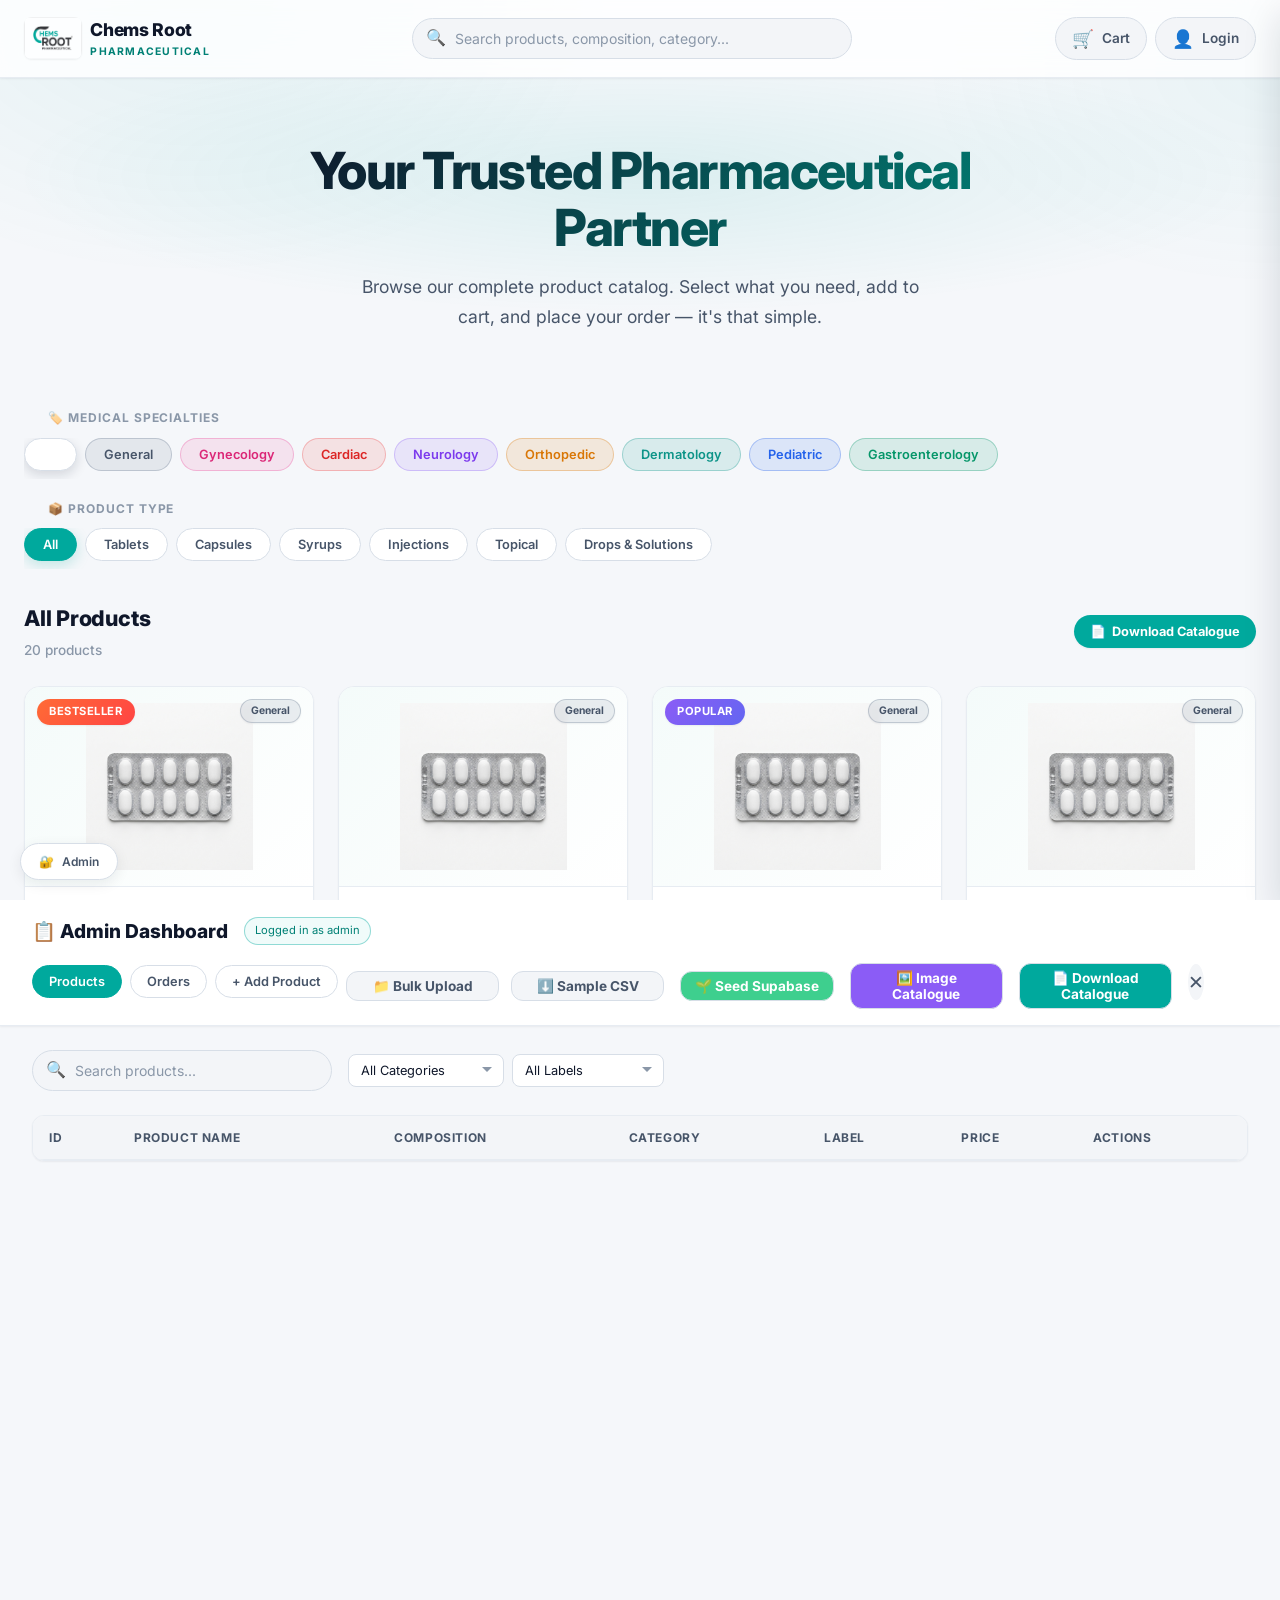
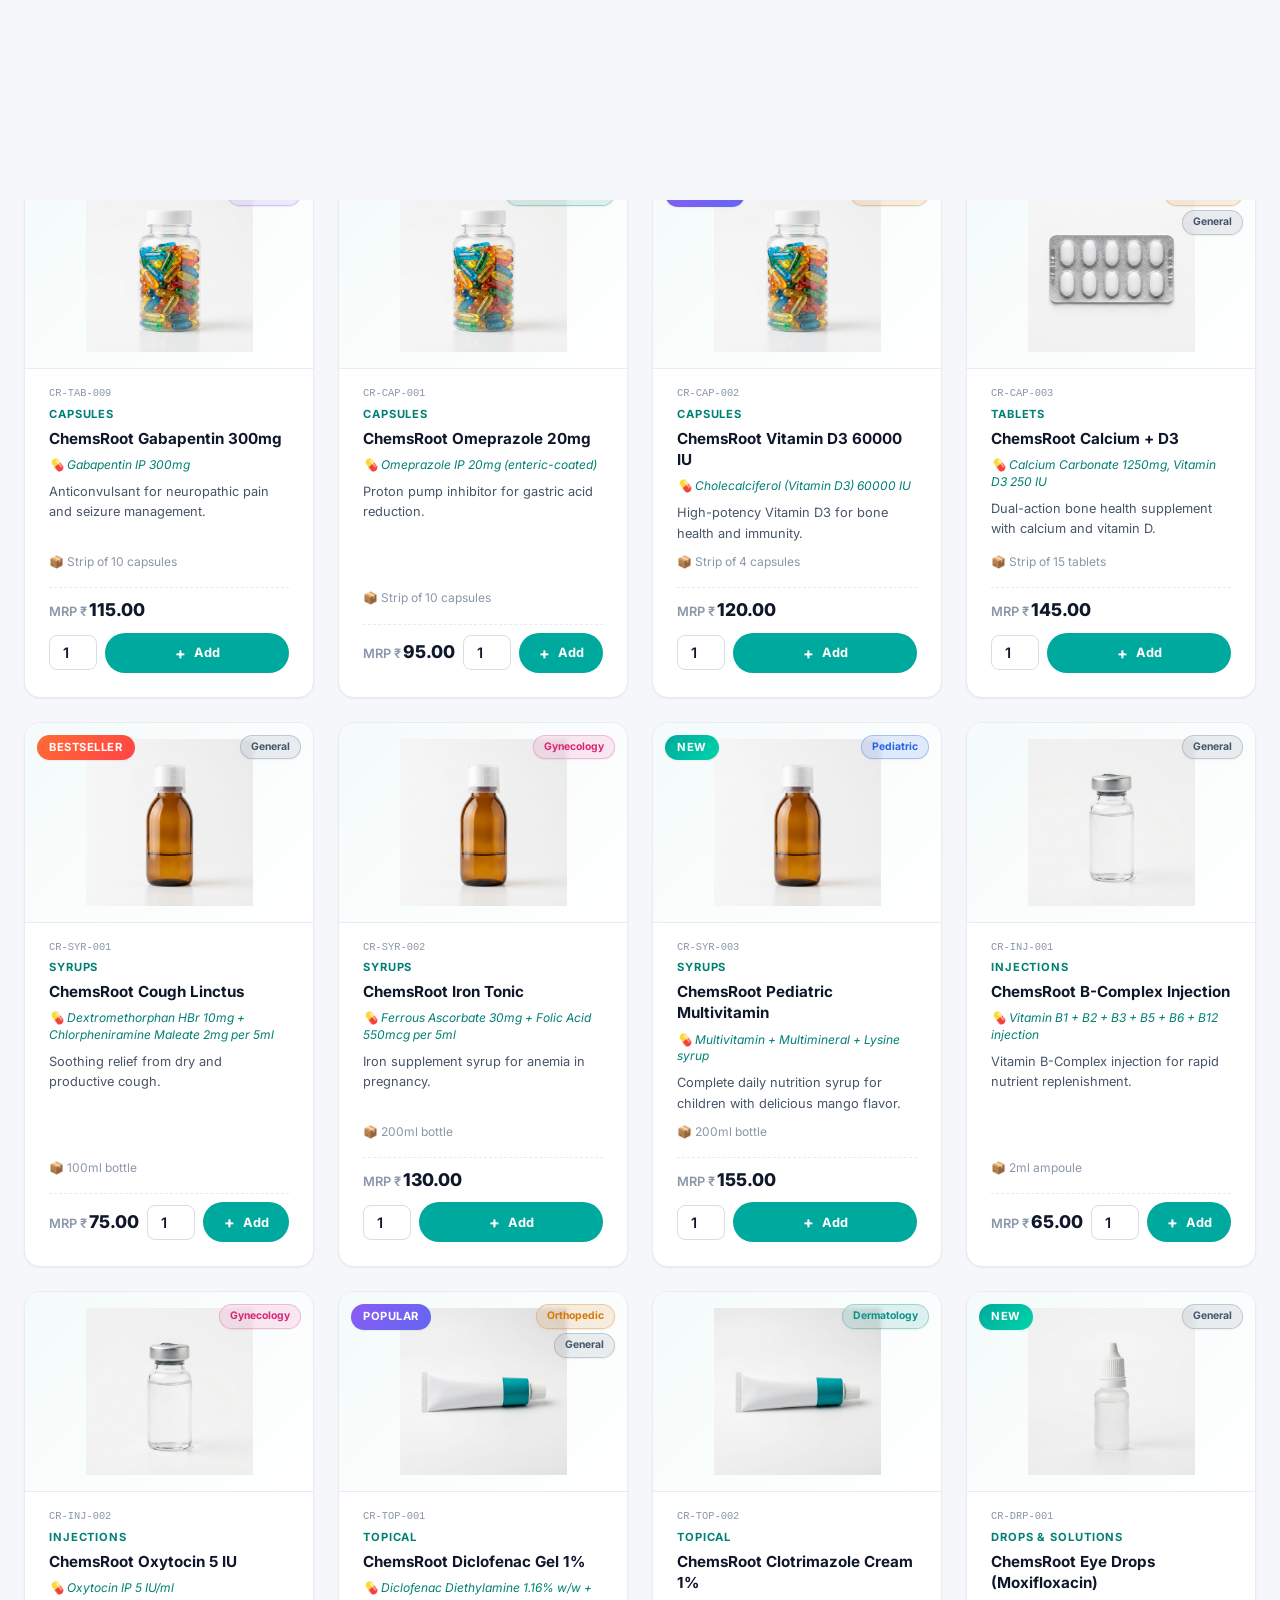
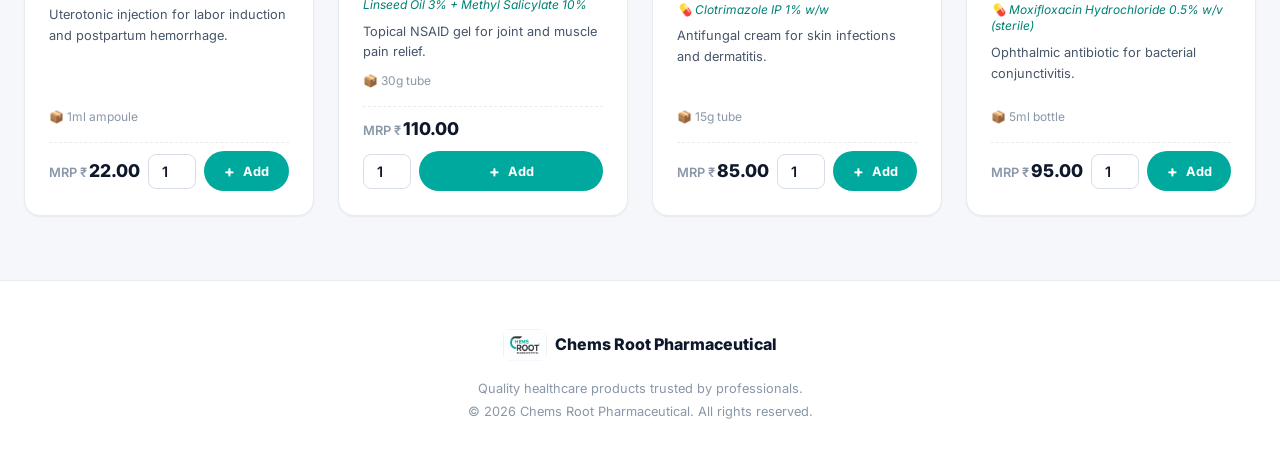
==== commit c9fb737e: "Fix catalogue download and remove public image-catalogue button - Render catalogue in a dedicated pr" ====
--- a/index.html
+++ b/index.html
@@ -7,7 +7,7 @@
   <meta name="description" content="Browse the complete Chems Root Pharmaceutical product catalog. Select from tablets, capsules, syrups, injections, topical creams and more. Place your order online." />
   <meta name="theme-color" content="#00A99D" />
   <link rel="icon" type="image/jpeg" href="assets/logo.jpg" />
-  <link rel="stylesheet" href="index.css?v=3.1" />
+  <link rel="stylesheet" href="index.css?v=3.2" />
 </head>
 <body>
 
@@ -79,9 +79,6 @@
       <div class="catalogue-actions">
         <button class="catalogue-btn" id="public-download-catalogue-btn" title="Download the full product & price list">
           <span>📄</span> Download Catalogue
-        </button>
-        <button class="catalogue-btn alt" id="public-download-image-catalogue-btn" title="Download the image catalogue">
-          <span>🖼️</span> Image Catalogue
         </button>
       </div>
     </div>
@@ -376,6 +373,6 @@
 
   <!-- ====== SCRIPTS ====== -->
   <!-- ES modules; Supabase SDK + html2canvas are loaded lazily on demand from within js/. -->
-  <script type="module" src="js/main.js?v=3.1"></script>
+  <script type="module" src="js/main.js?v=3.2"></script>
 </body>
 </html>
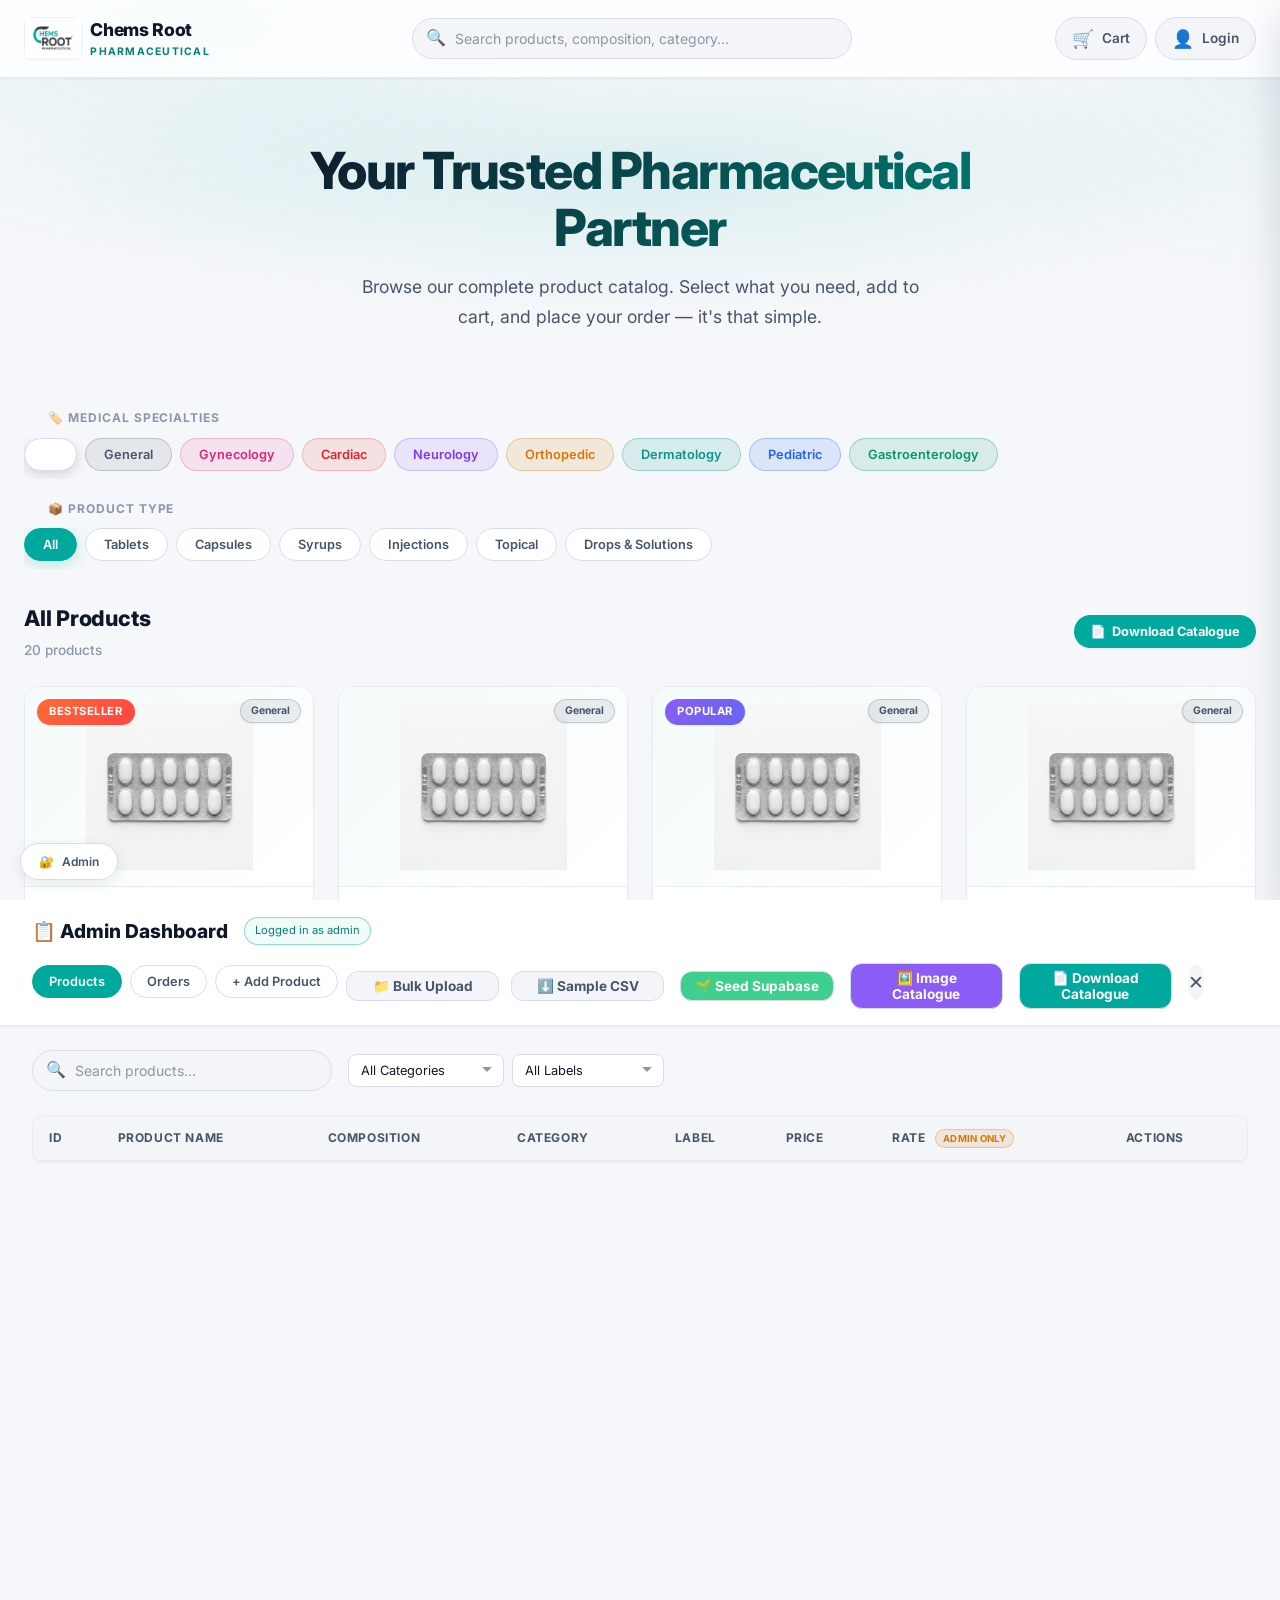
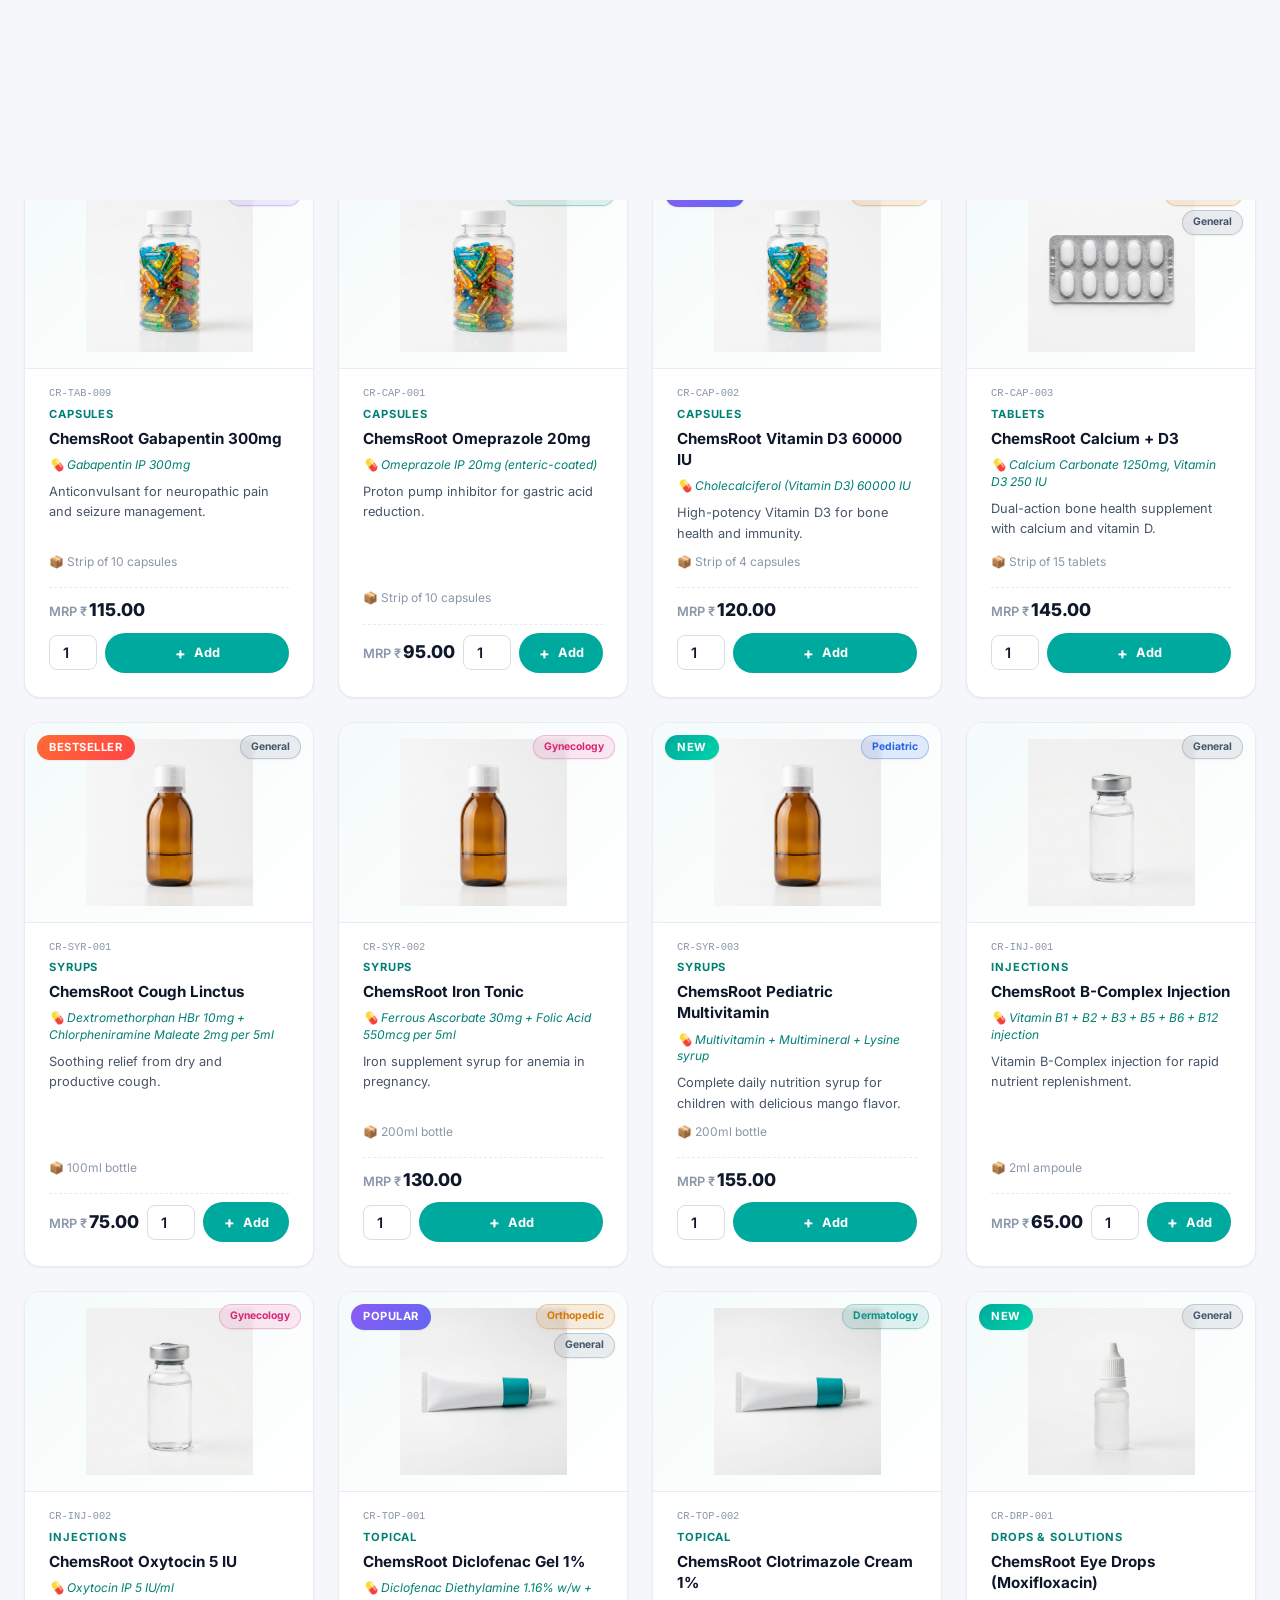
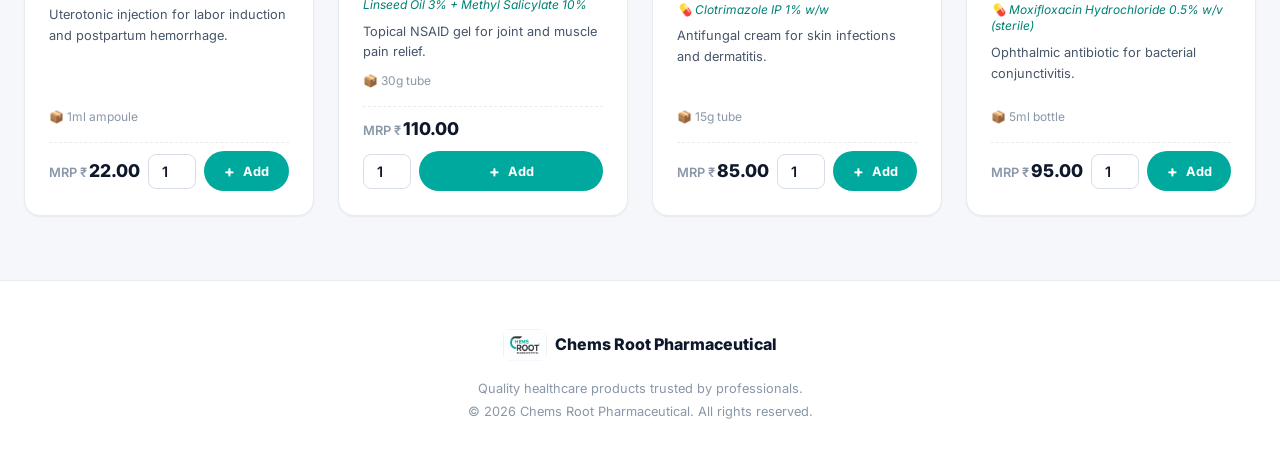
==== commit 8437327f: "Add admin-only Rate field to products - Add Rate input next to Price in the add/edit product form - " ====
--- a/index.html
+++ b/index.html
@@ -244,6 +244,7 @@
               <th>Category</th>
               <th>Label</th>
               <th>Price</th>
+              <th>Rate <span class="admin-only-tag">Admin only</span></th>
               <th>Actions</th>
             </tr>
           </thead>
@@ -310,6 +311,12 @@
               <input type="number" id="form-price" step="0.01" min="0" placeholder="0.00" required />
             </div>
             <div class="input-group">
+              <label for="form-rate">Rate (₹) <span class="admin-only-tag">Admin only</span></label>
+              <input type="number" id="form-rate" step="0.01" min="0" placeholder="0.00" />
+            </div>
+          </div>
+          <div class="form-row">
+            <div class="input-group">
               <label for="form-packaging">Packaging</label>
               <input type="text" id="form-packaging" placeholder="e.g. Strip of 10 tablets" required />
             </div>
@@ -373,6 +380,6 @@
 
   <!-- ====== SCRIPTS ====== -->
   <!-- ES modules; Supabase SDK + html2canvas are loaded lazily on demand from within js/. -->
-  <script type="module" src="js/main.js?v=3.2"></script>
+  <script type="module" src="js/main.js?v=3.3"></script>
 </body>
 </html>
--- a/index.css
+++ b/index.css
@@ -552,6 +552,9 @@
 .admin-products-table .composition-cell { color: var(--text-secondary); font-style: italic; max-width: 250px; font-size: 0.75rem; }
 .admin-products-table .label-cell-tag { display: inline-block; padding: 3px 10px; border-radius: var(--radius-full); font-size: 0.7rem; font-weight: 600; border: 1px solid; }
 .admin-products-table .price-cell { font-weight: 800; color: var(--brand-teal-dark); white-space: nowrap; }
+.admin-products-table .rate-cell { font-weight: 700; color: #d97706; white-space: nowrap; }
+.rate-empty { color: var(--text-muted); font-weight: 400; }
+.admin-only-tag { display: inline-block; margin-left: 6px; padding: 1px 7px; border-radius: 999px; font-size: 0.6rem; font-weight: 700; letter-spacing: 0.03em; text-transform: uppercase; background: rgba(217,119,6,0.12); color: #d97706; border: 1px solid rgba(217,119,6,0.3); vertical-align: middle; }
 .label-cell-wrap { display: flex; flex-wrap: wrap; gap: 4px; }
 .cell-id { font-size: 0.7rem; color: var(--text-muted); }
 .table-empty { text-align: center; padding: 40px; color: var(--text-muted); }
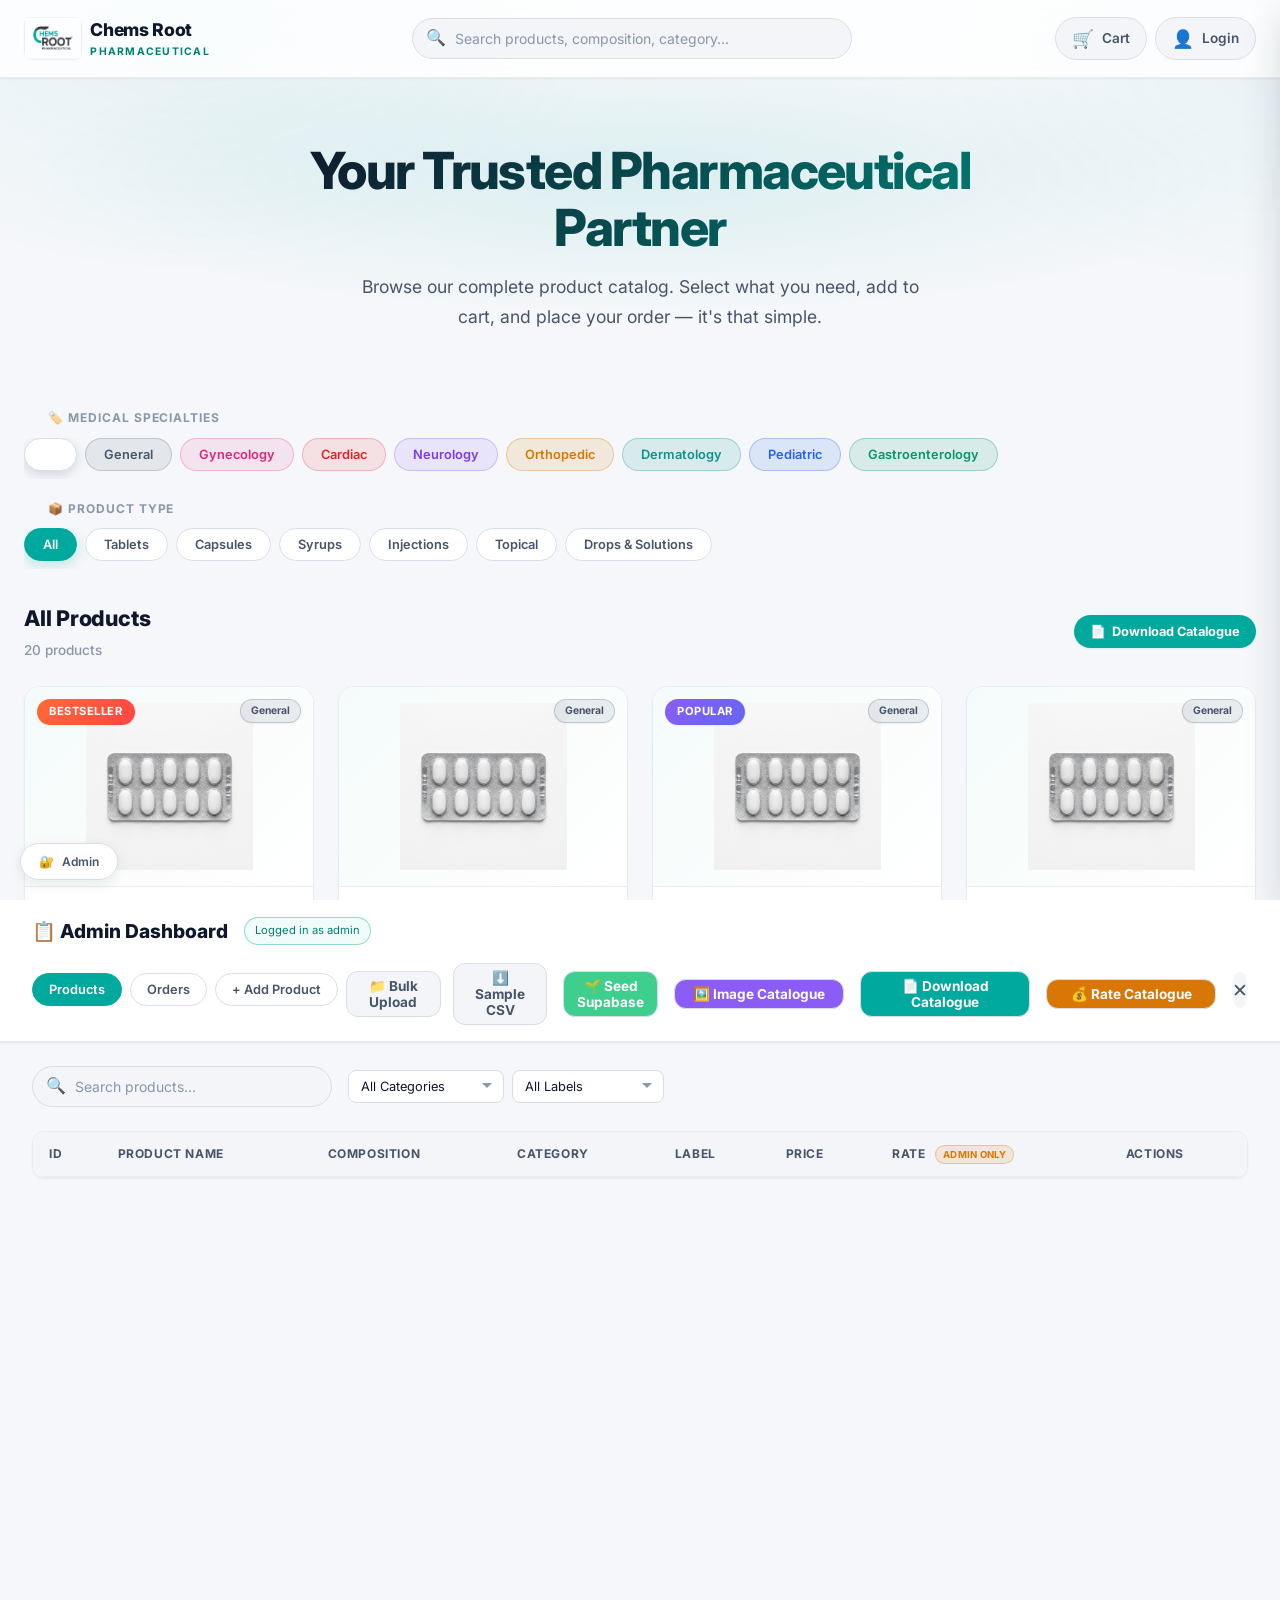
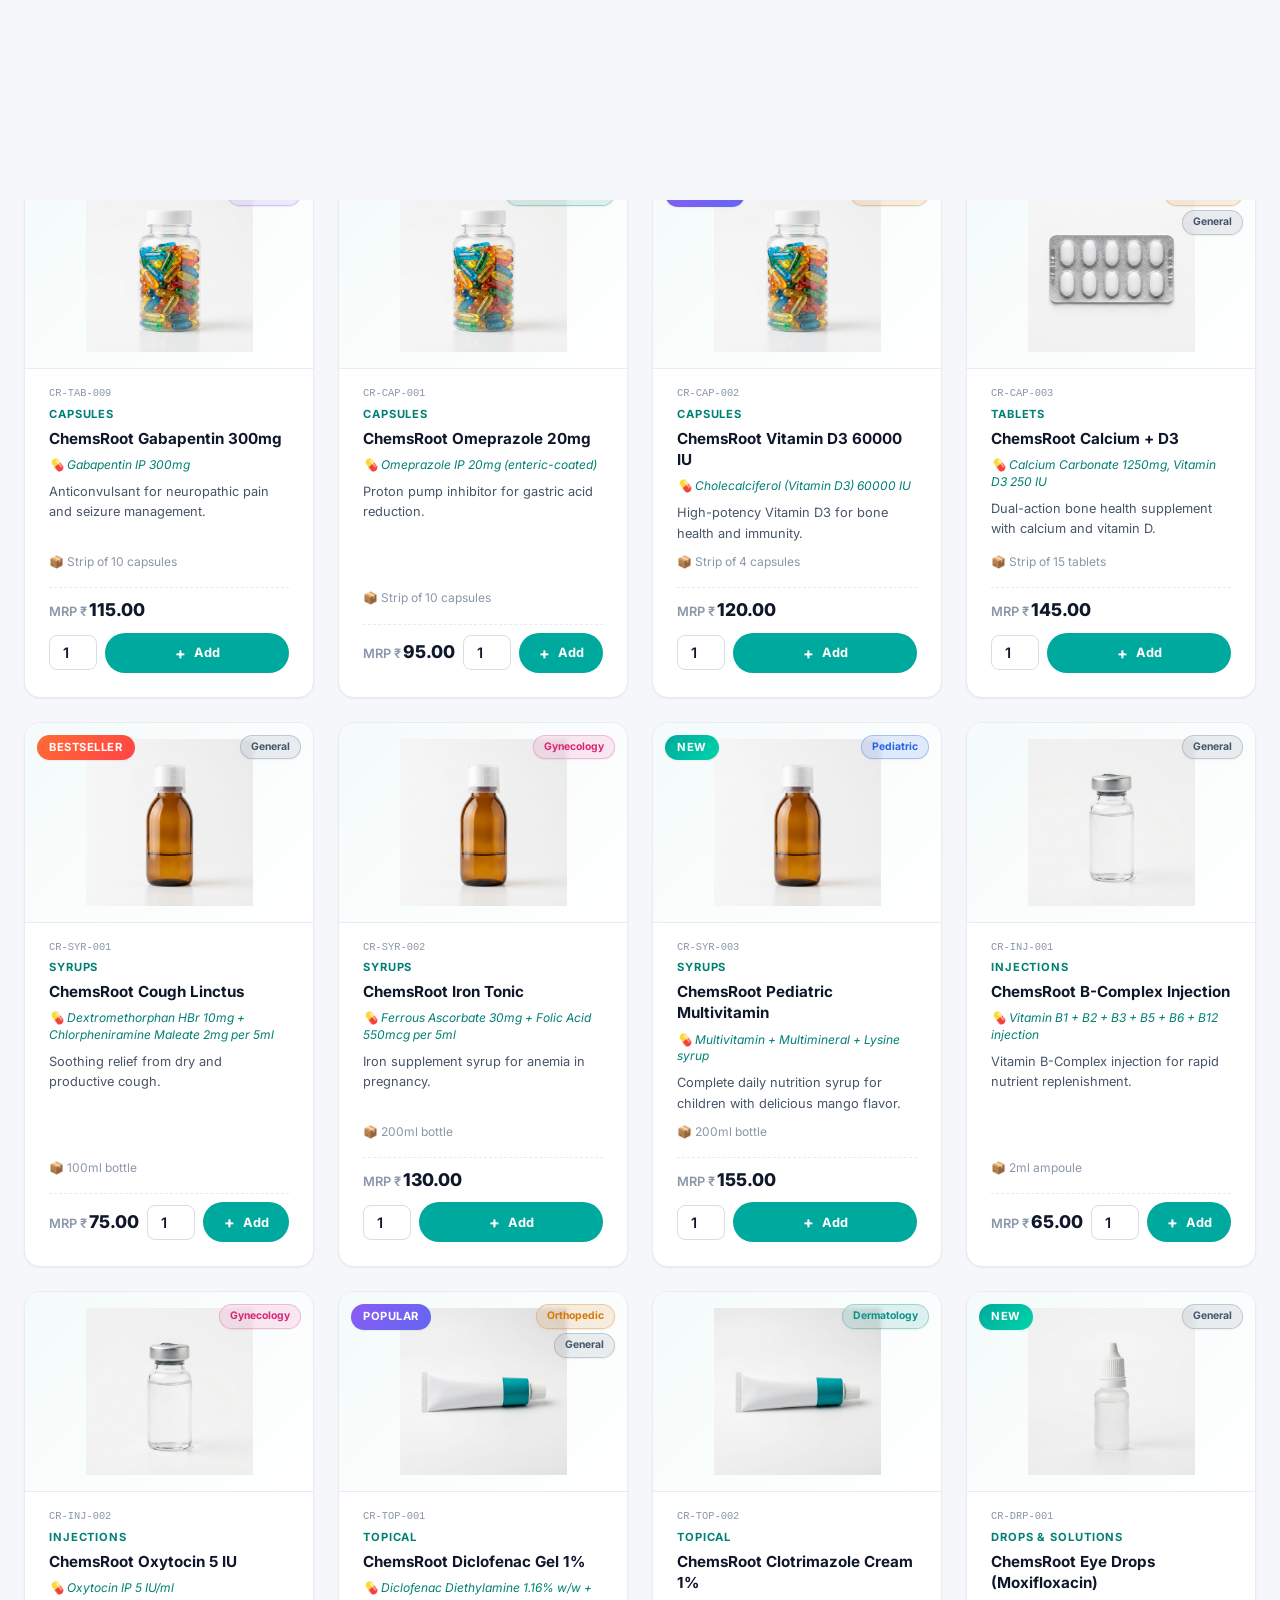
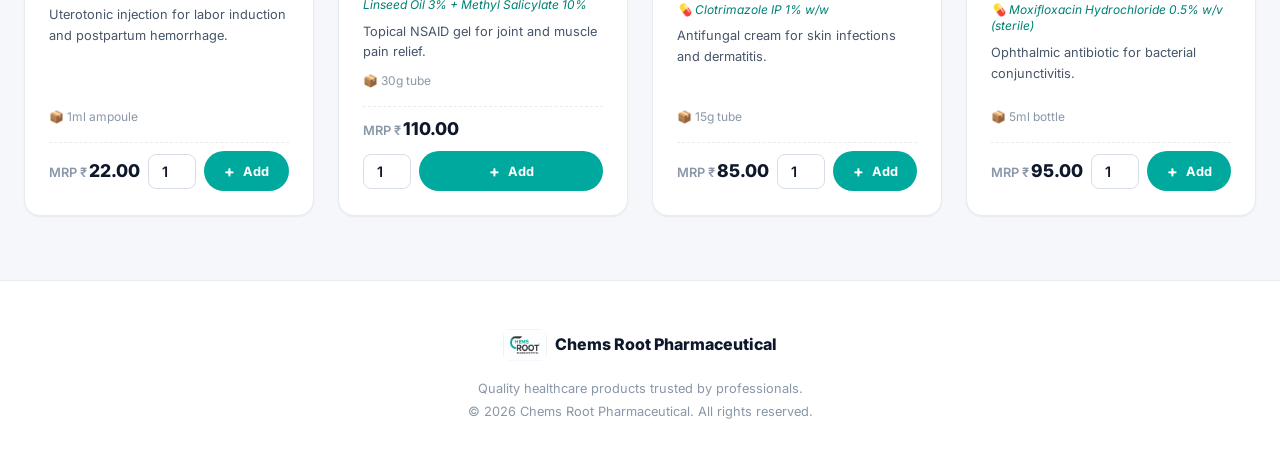
==== commit 4f5e5c78: "Add admin-only Rate Catalogue export - New "Rate Catalogue" button in the admin panel header (admin-" ====
--- a/index.html
+++ b/index.html
@@ -212,8 +212,9 @@
         <button class="modal-btn secondary" id="admin-bulk-upload-btn" style="padding: 6px 12px; font-size: 0.85rem; height: auto; margin-right: 4px;" title="Upload CSV">📁 Bulk Upload</button>
         <button class="modal-btn secondary" id="admin-bulk-sample-btn" style="padding: 6px 12px; font-size: 0.85rem; height: auto; margin-right: 8px;" title="Download Sample CSV">⬇️ Sample CSV</button>
         <button class="modal-btn secondary" id="admin-seed-supabase-btn" style="padding: 6px 12px; font-size: 0.85rem; height: auto; margin-right: 8px; background: #3ECF8E; color: white;" title="Seed Supabase from products.js">🌱 Seed Supabase</button>
-        <button class="modal-btn secondary" id="download-image-catalogue-btn" style="padding: 6px 12px; font-size: 0.85rem; height: auto; margin-right: 8px; background: #8B5CF6; color: white; display:flex; align-items:center; gap:6px;" title="Download Image Catalogue PDF">🖼️ Image Catalogue</button>
-        <button class="modal-btn secondary" id="download-catalogue-btn" style="padding: 6px 12px; font-size: 0.85rem; height: auto; margin-right: 8px; background: #00A99D; color: white; display:flex; align-items:center; gap:6px;" title="Download Product Catalogue PDF">📄 Download Catalogue</button>
+        <button class="modal-btn secondary" id="download-image-catalogue-btn" style="padding: 6px 12px; font-size: 0.85rem; height: auto; margin-right: 8px; background: #8B5CF6; color: white; display:flex; align-items:center; justify-content:center; gap:6px; min-width:170px;" title="Download Image Catalogue PDF">🖼️ Image Catalogue</button>
+        <button class="modal-btn secondary" id="download-catalogue-btn" style="padding: 6px 12px; font-size: 0.85rem; height: auto; margin-right: 8px; background: #00A99D; color: white; display:flex; align-items:center; justify-content:center; gap:6px; min-width:170px;" title="Download Product Catalogue PDF">📄 Download Catalogue</button>
+        <button class="modal-btn secondary" id="download-rate-catalogue-btn" style="padding: 6px 12px; font-size: 0.85rem; height: auto; margin-right: 8px; background: #d97706; color: white; display:flex; align-items:center; justify-content:center; gap:6px; min-width:170px;" title="Download Rate Catalogue PDF (Admin only)">💰 Rate Catalogue</button>
         <button class="close-cart-btn" id="close-admin-btn" aria-label="Close">✕</button>
       </div>
     </div>
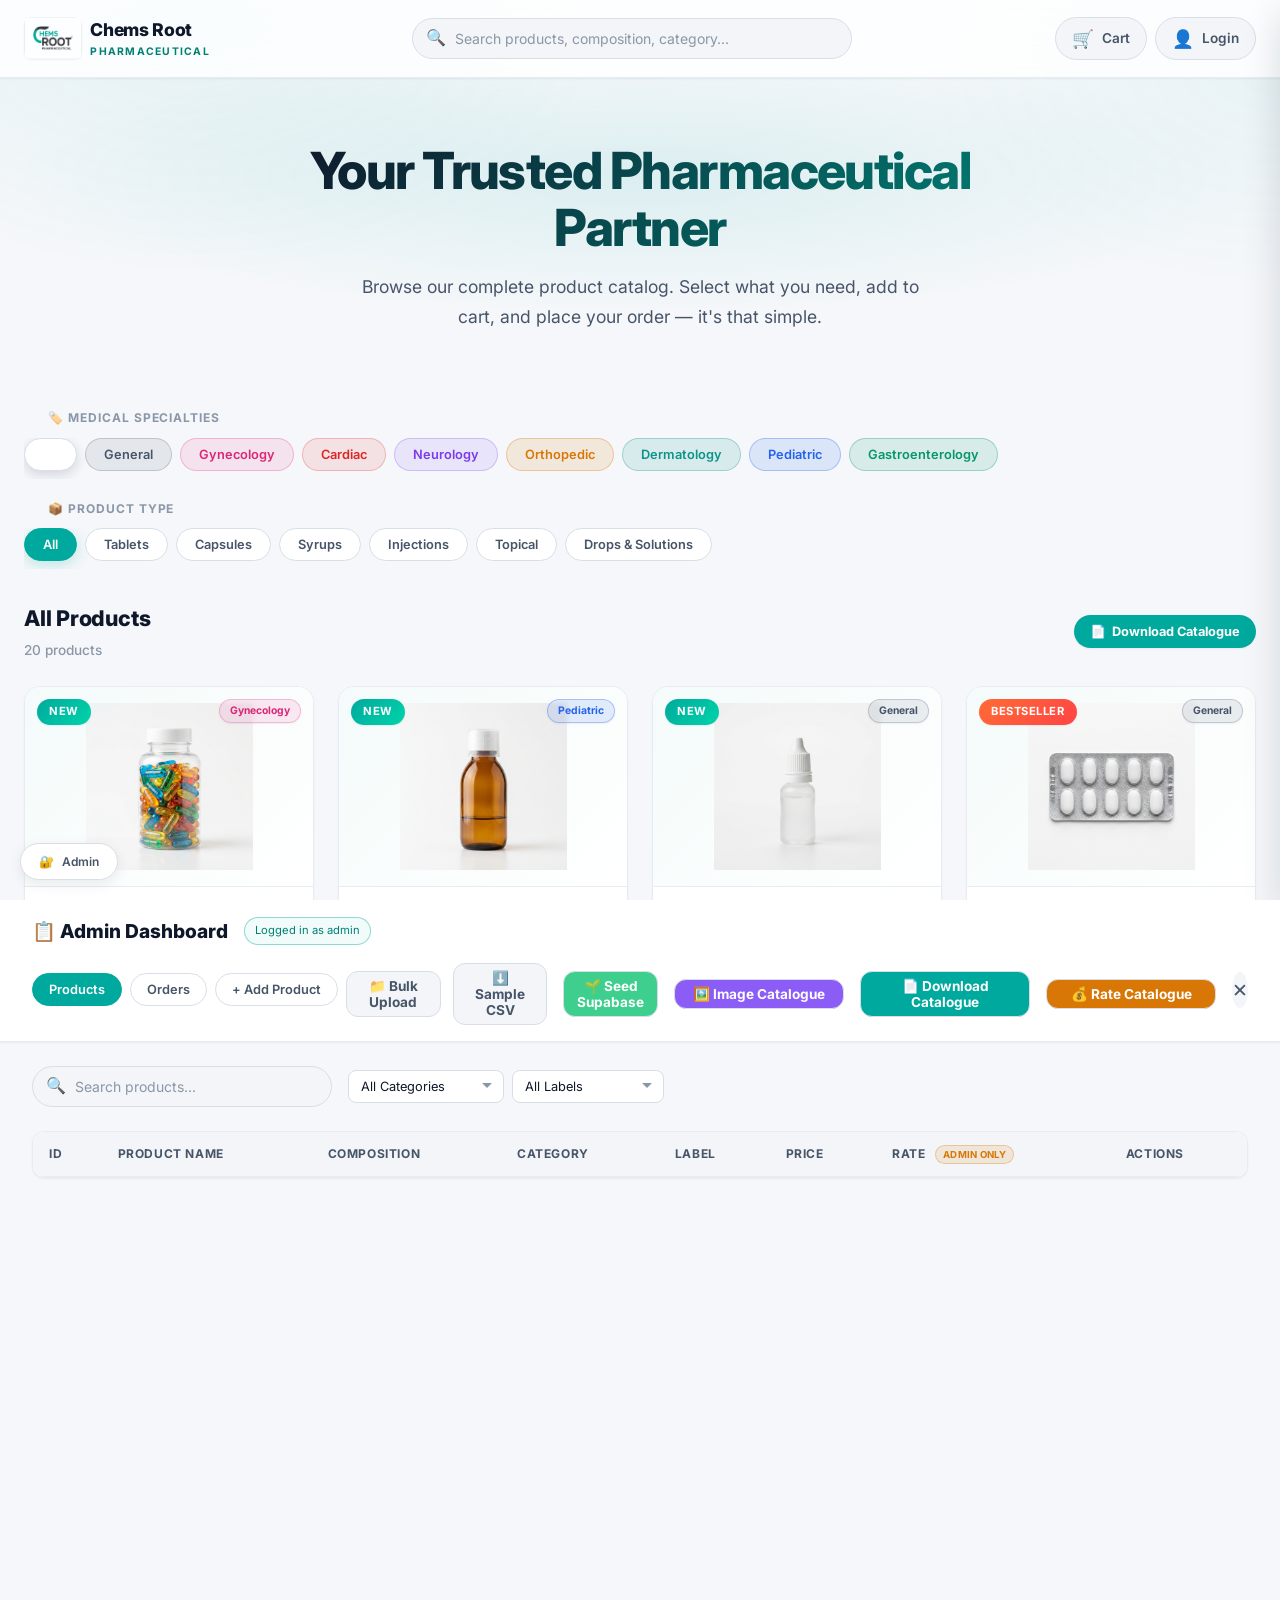
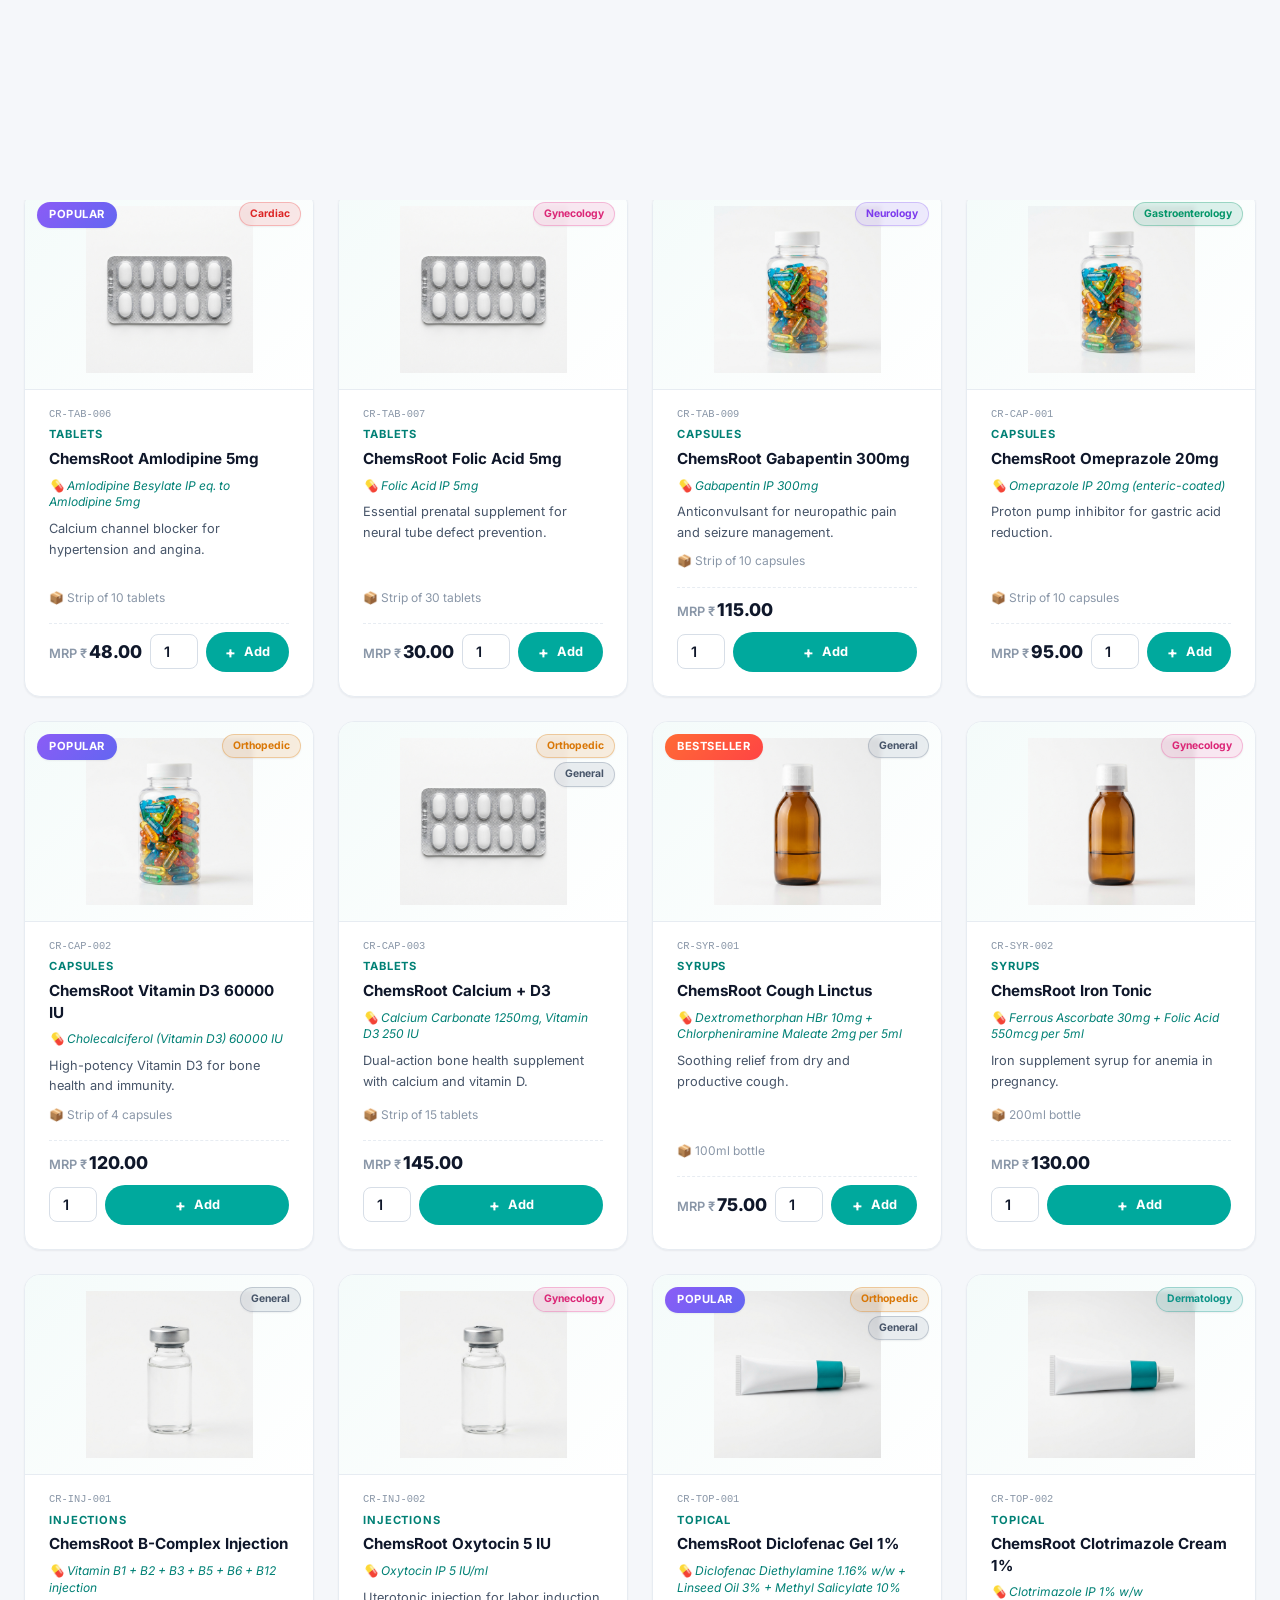
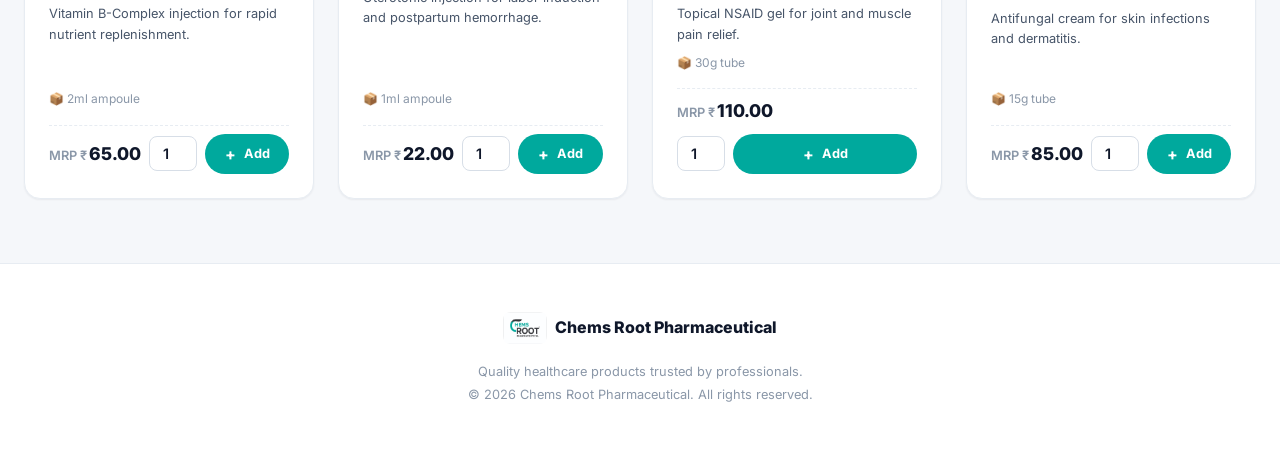
==== commit 818eef44: "Add optional visual aid image to products Admin can now attach a second "visual aid" image to any pr" ====
--- a/index.html
+++ b/index.html
@@ -7,7 +7,7 @@
   <meta name="description" content="Browse the complete Chems Root Pharmaceutical product catalog. Select from tablets, capsules, syrups, injections, topical creams and more. Place your order online." />
   <meta name="theme-color" content="#00A99D" />
   <link rel="icon" type="image/jpeg" href="assets/logo.jpg" />
-  <link rel="stylesheet" href="index.css?v=3.2" />
+  <link rel="stylesheet" href="index.css?v=3.3" />
 </head>
 <body>
 
@@ -339,6 +339,17 @@
               <img id="form-image-preview" style="display:none; margin-top:8px; max-height:80px; border-radius:6px; border:1px solid var(--border-medium); object-fit:contain;" />
             </div>
           </div>
+          <div class="form-row">
+            <div class="input-group">
+              <label for="form-visual-aid">🩺 Visual Aid Image <small style="color:var(--text-muted);">(optional)</small></label>
+              <input type="file" id="form-visual-aid" accept="image/*" style="font-size:0.8rem;" />
+              <div style="font-size:0.7rem; color:var(--text-muted); margin-top:4px;">Shown when a customer swipes left on this product's image in the catalog</div>
+              <div style="display:flex; align-items:center; gap:10px; margin-top:8px;">
+                <img id="form-visual-aid-preview" style="display:none; max-height:80px; border-radius:6px; border:1px solid var(--border-medium); object-fit:contain;" />
+                <button type="button" class="modal-btn secondary" id="form-remove-visual-aid-btn" style="display:none; margin-top:0; width:auto; padding:0 12px;">✕ Remove</button>
+              </div>
+            </div>
+          </div>
           <div class="form-actions">
             <button type="submit" class="modal-btn" id="form-submit-btn">Add Product</button>
             <button type="button" class="modal-btn secondary" id="form-cancel-btn">Cancel</button>
@@ -381,6 +392,6 @@
 
   <!-- ====== SCRIPTS ====== -->
   <!-- ES modules; Supabase SDK + html2canvas are loaded lazily on demand from within js/. -->
-  <script type="module" src="js/main.js?v=3.3"></script>
+  <script type="module" src="js/main.js?v=3.5"></script>
 </body>
 </html>
--- a/index.css
+++ b/index.css
@@ -237,6 +237,16 @@
 }
 .card-image img { width: 100%; height: 100%; object-fit: contain; transition: transform 0.3s ease; cursor: zoom-in; }
 .product-card:hover .card-image img { transform: scale(1.07); }
+
+/* Swipeable image + visual-aid strip */
+.card-image.has-visual-aid { padding: 0; touch-action: pan-y; }
+.card-image-track { display: flex; width: 200%; height: 100%; transition: transform 0.3s var(--ease-out); }
+.card-image-slide { flex: 0 0 50%; width: 50%; height: 100%; display: flex; align-items: center; justify-content: center; padding: var(--space-md); box-sizing: border-box; }
+.card-image-slide img { width: 100%; height: 100%; object-fit: contain; transition: transform 0.3s ease; cursor: zoom-in; }
+.product-card:hover .card-image-slide img { transform: scale(1.07); }
+.card-image-dots { position: absolute; bottom: 8px; left: 50%; transform: translateX(-50%); z-index: 3; display: flex; gap: 6px; }
+.card-image-dot { width: 6px; height: 6px; border-radius: 50%; background: rgba(0,0,0,0.25); transition: background 0.2s, transform 0.2s; }
+.card-image-dot.active { background: var(--brand-teal); transform: scale(1.3); }
 
 .product-badge {
   position: absolute; top: 12px; left: 12px; padding: 4px 12px; z-index: 2;
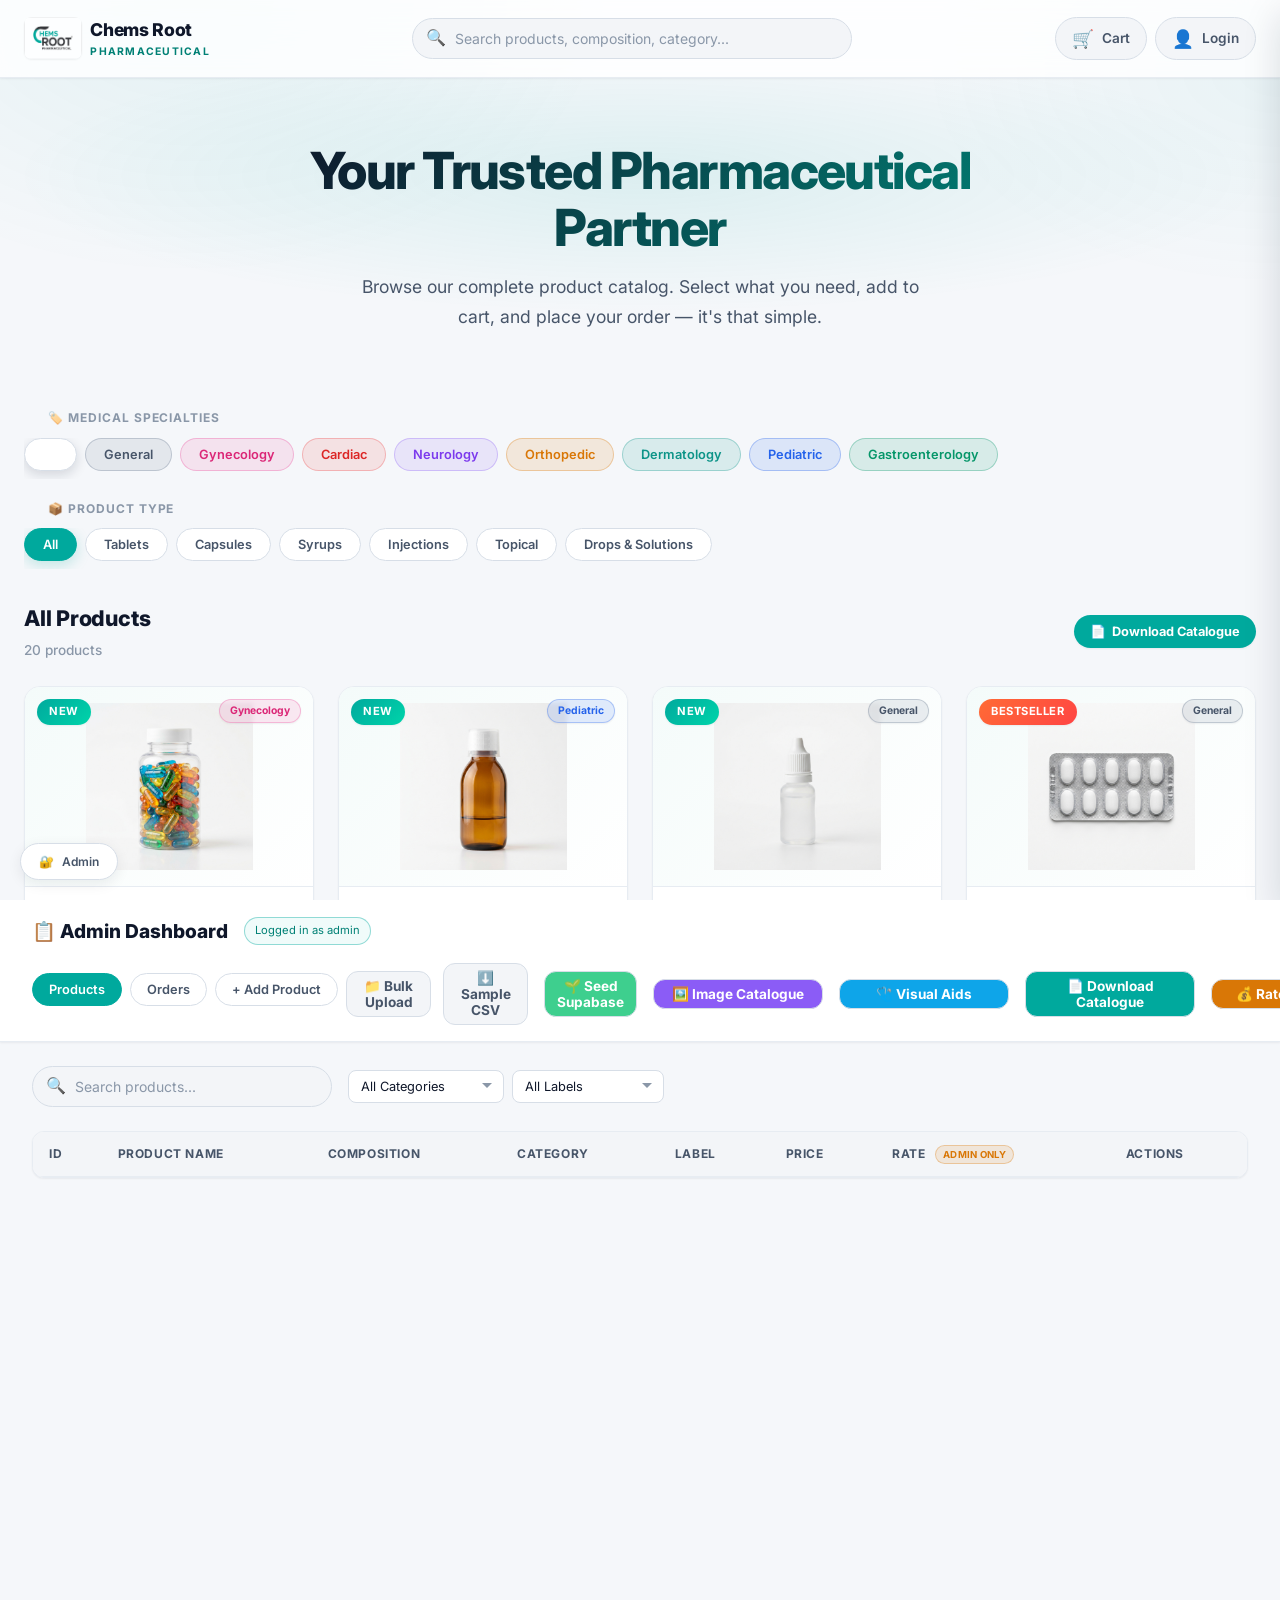
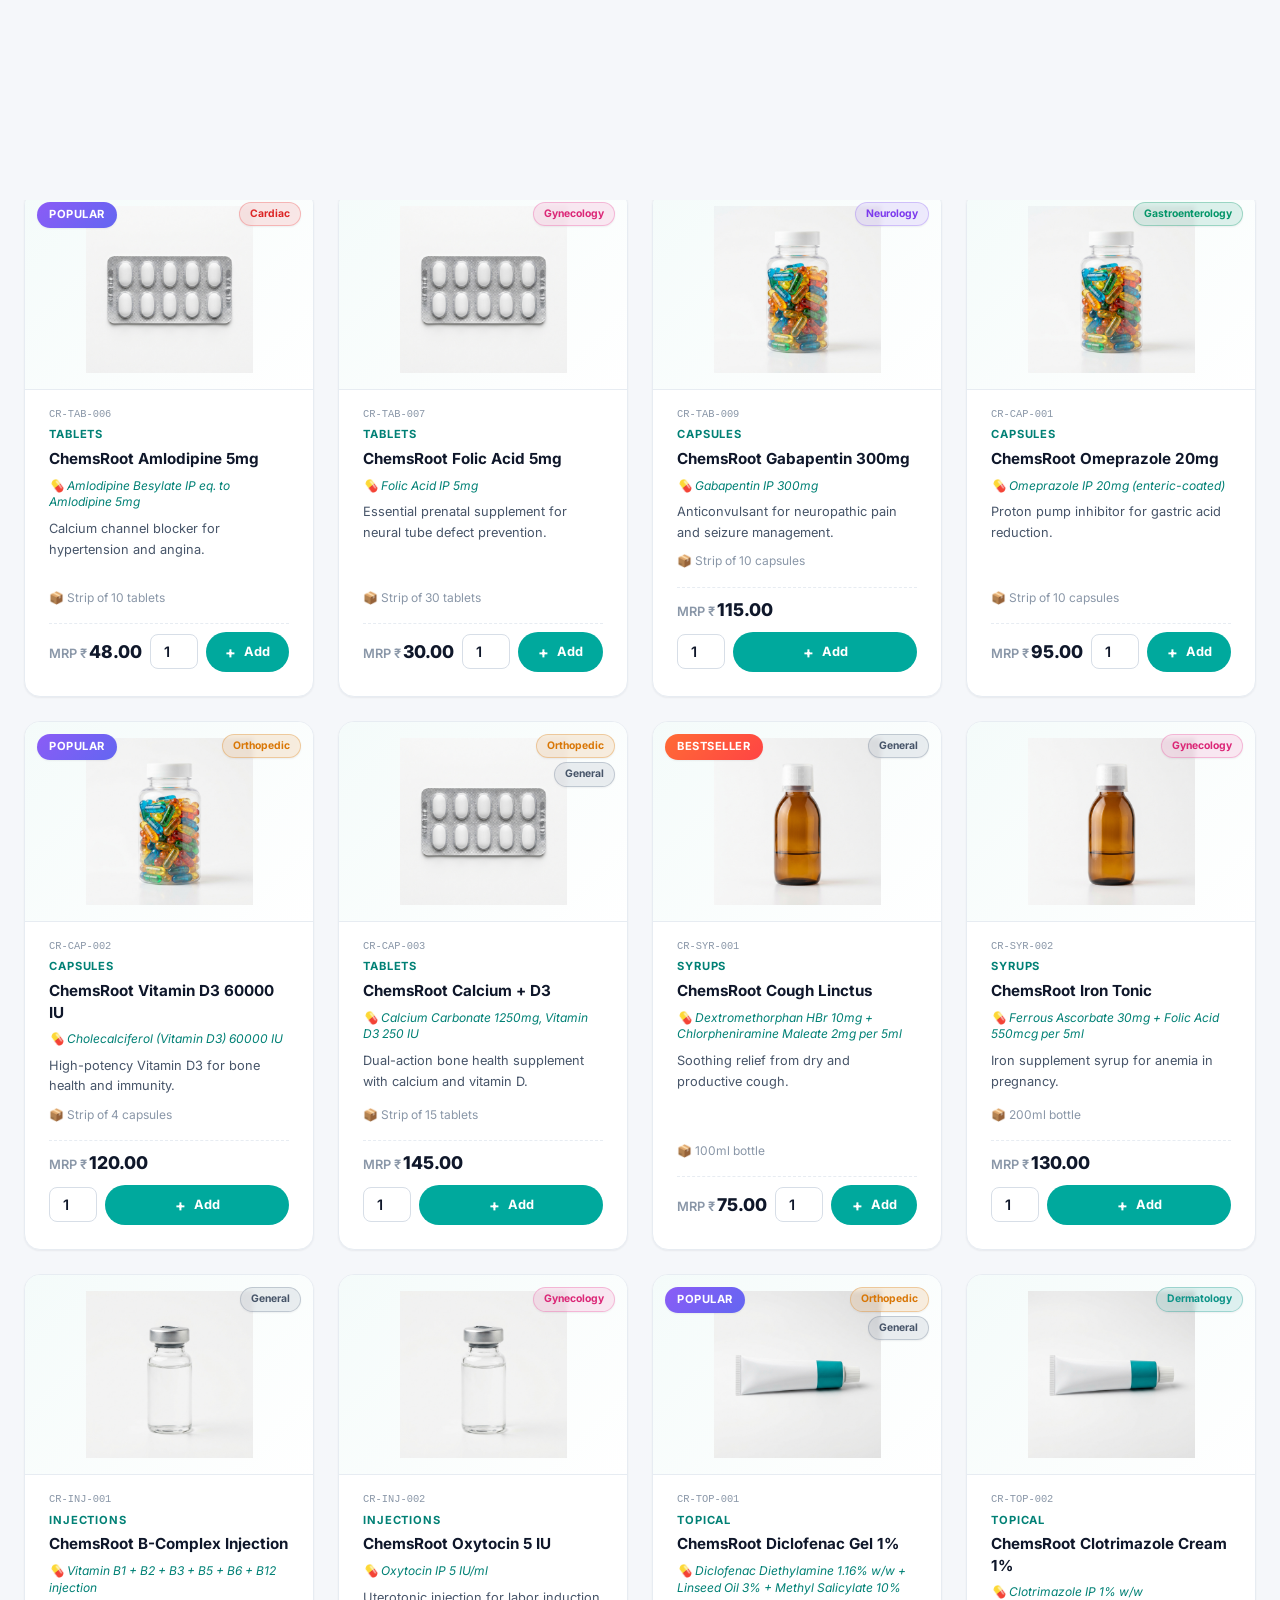
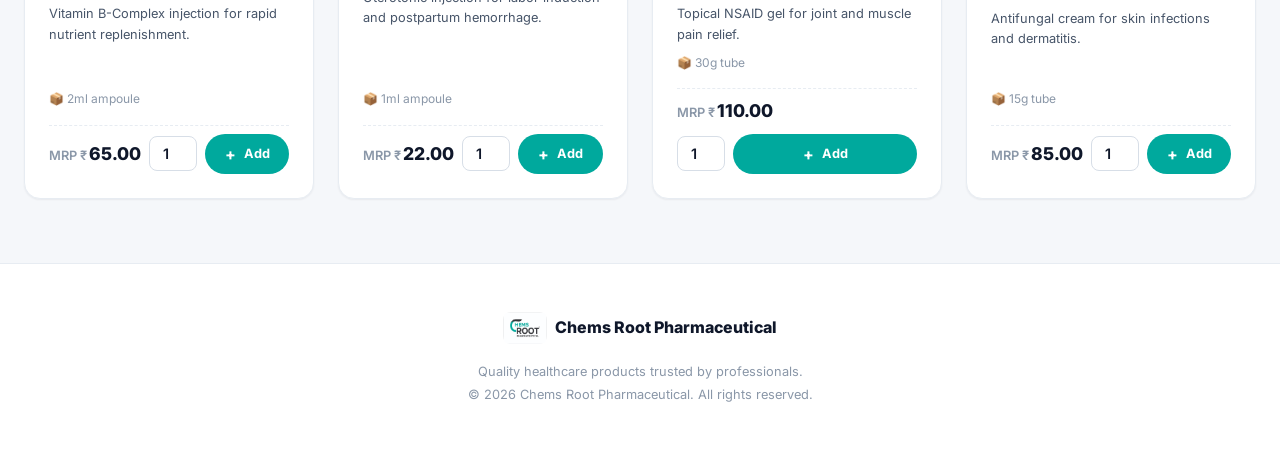
==== commit 59920d7e: "Add admin-only Visual Aid Catalogue export New "Visual Aids" button in the admin header downloads a " ====
--- a/index.html
+++ b/index.html
@@ -213,6 +213,7 @@
         <button class="modal-btn secondary" id="admin-bulk-sample-btn" style="padding: 6px 12px; font-size: 0.85rem; height: auto; margin-right: 8px;" title="Download Sample CSV">⬇️ Sample CSV</button>
         <button class="modal-btn secondary" id="admin-seed-supabase-btn" style="padding: 6px 12px; font-size: 0.85rem; height: auto; margin-right: 8px; background: #3ECF8E; color: white;" title="Seed Supabase from products.js">🌱 Seed Supabase</button>
         <button class="modal-btn secondary" id="download-image-catalogue-btn" style="padding: 6px 12px; font-size: 0.85rem; height: auto; margin-right: 8px; background: #8B5CF6; color: white; display:flex; align-items:center; justify-content:center; gap:6px; min-width:170px;" title="Download Image Catalogue PDF">🖼️ Image Catalogue</button>
+        <button class="modal-btn secondary" id="download-visual-aid-catalogue-btn" style="padding: 6px 12px; font-size: 0.85rem; height: auto; margin-right: 8px; background: #0EA5E9; color: white; display:flex; align-items:center; justify-content:center; gap:6px; min-width:170px;" title="Download a catalogue of only products with a visual aid image">🩺 Visual Aids</button>
         <button class="modal-btn secondary" id="download-catalogue-btn" style="padding: 6px 12px; font-size: 0.85rem; height: auto; margin-right: 8px; background: #00A99D; color: white; display:flex; align-items:center; justify-content:center; gap:6px; min-width:170px;" title="Download Product Catalogue PDF">📄 Download Catalogue</button>
         <button class="modal-btn secondary" id="download-rate-catalogue-btn" style="padding: 6px 12px; font-size: 0.85rem; height: auto; margin-right: 8px; background: #d97706; color: white; display:flex; align-items:center; justify-content:center; gap:6px; min-width:170px;" title="Download Rate Catalogue PDF (Admin only)">💰 Rate Catalogue</button>
         <button class="close-cart-btn" id="close-admin-btn" aria-label="Close">✕</button>
@@ -392,6 +393,6 @@
 
   <!-- ====== SCRIPTS ====== -->
   <!-- ES modules; Supabase SDK + html2canvas are loaded lazily on demand from within js/. -->
-  <script type="module" src="js/main.js?v=3.5"></script>
+  <script type="module" src="js/main.js?v=3.6"></script>
 </body>
 </html>
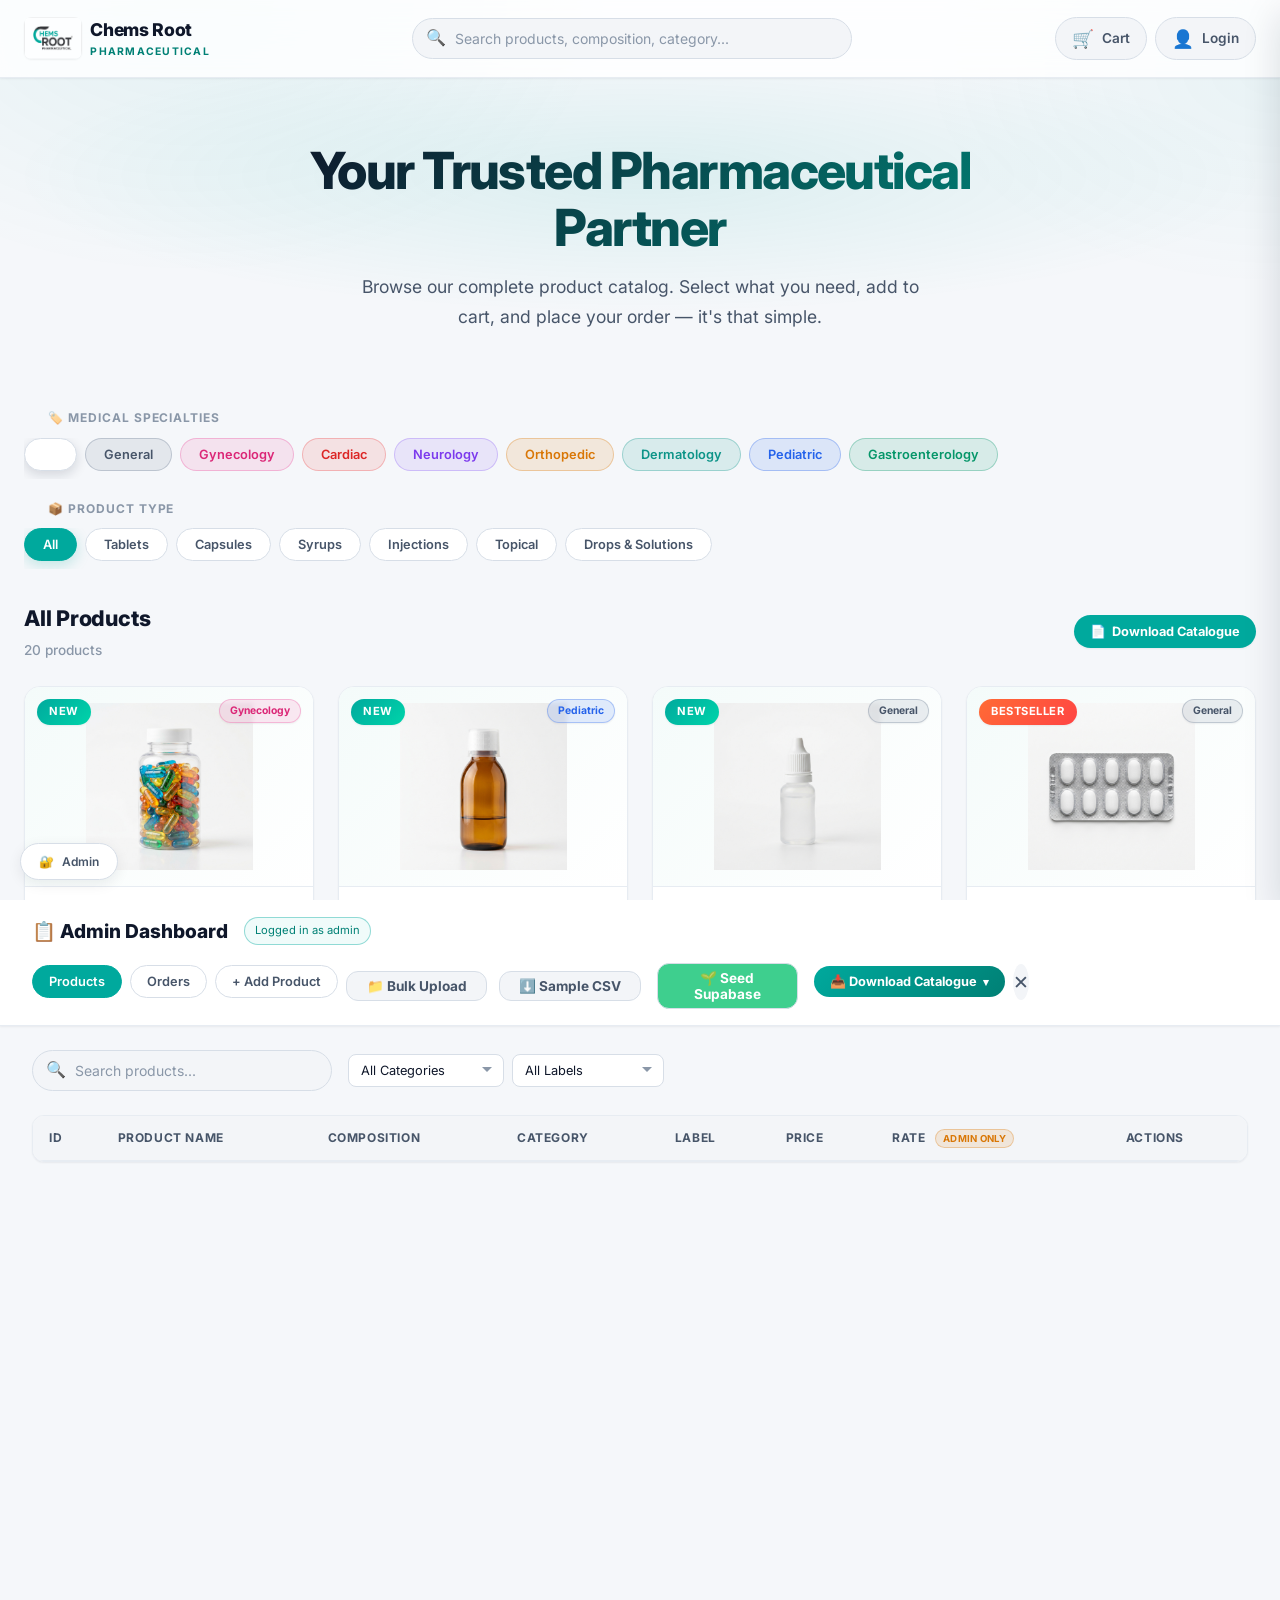
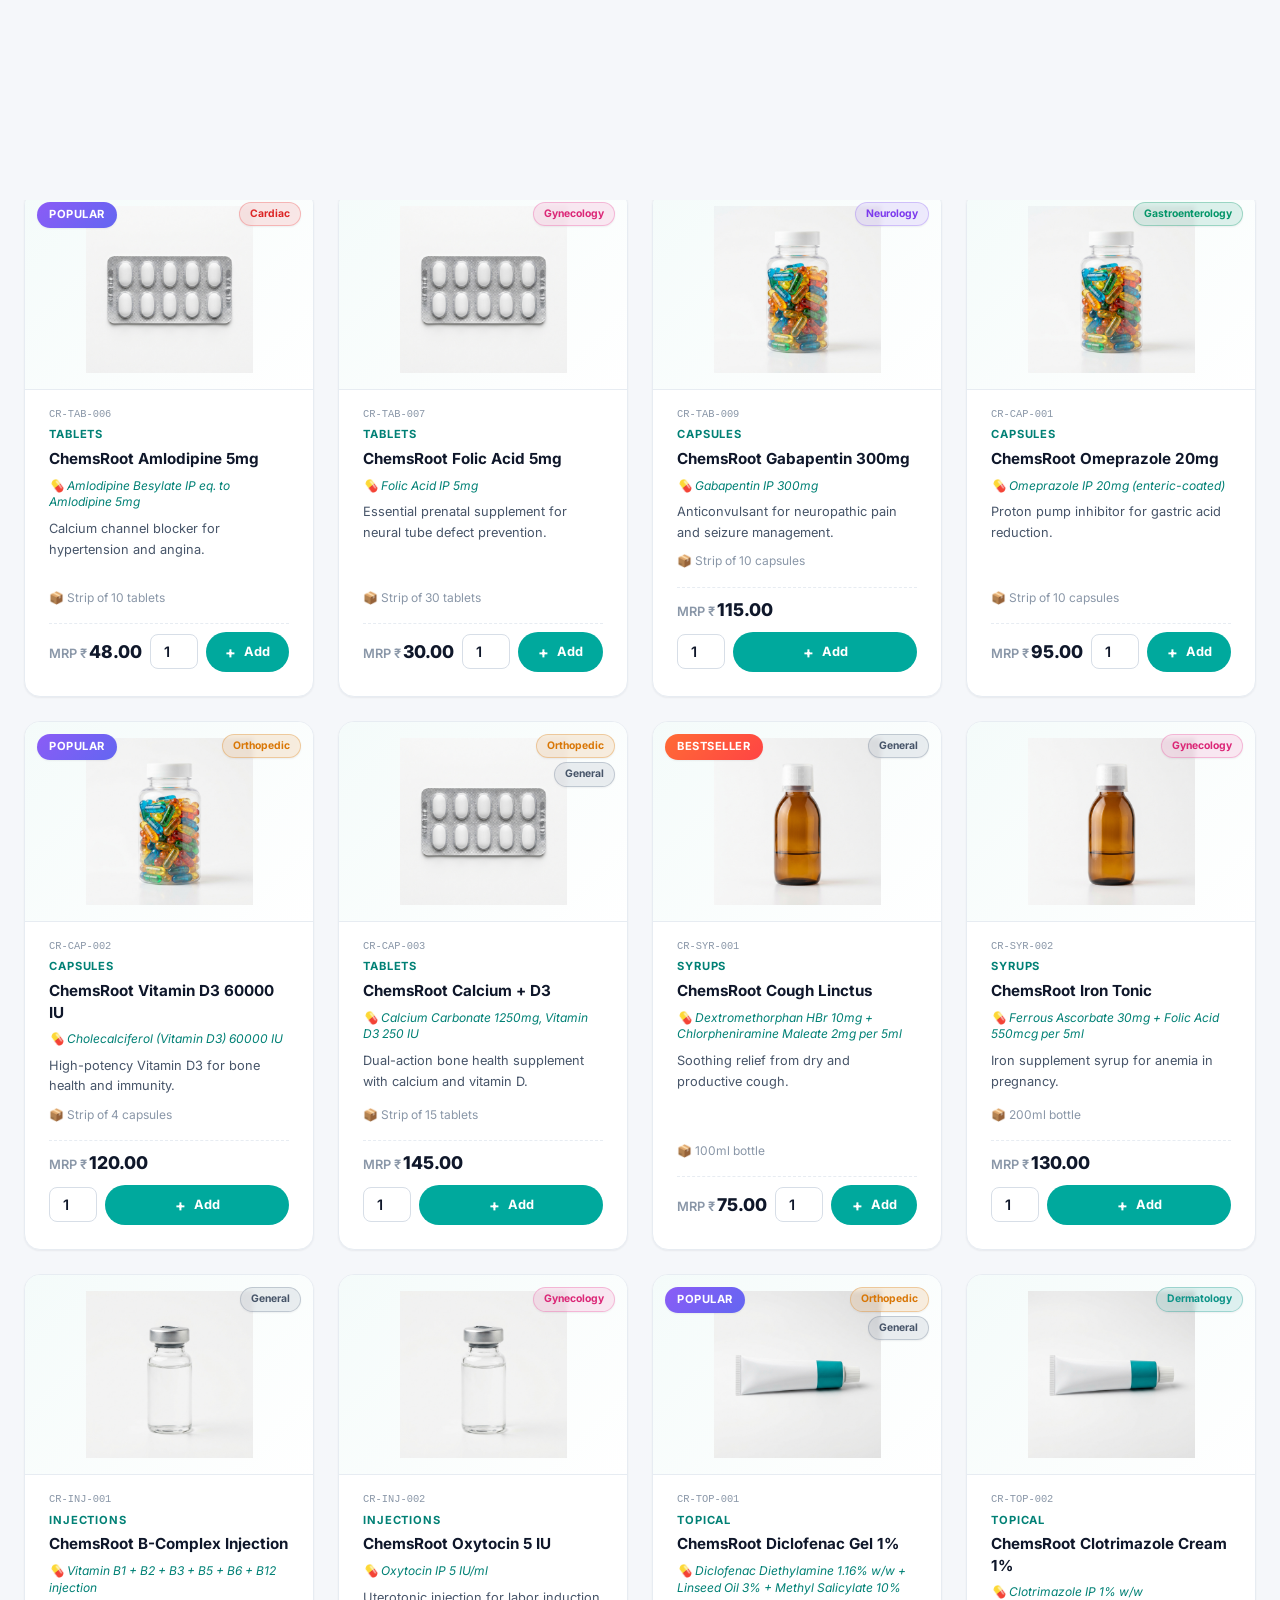
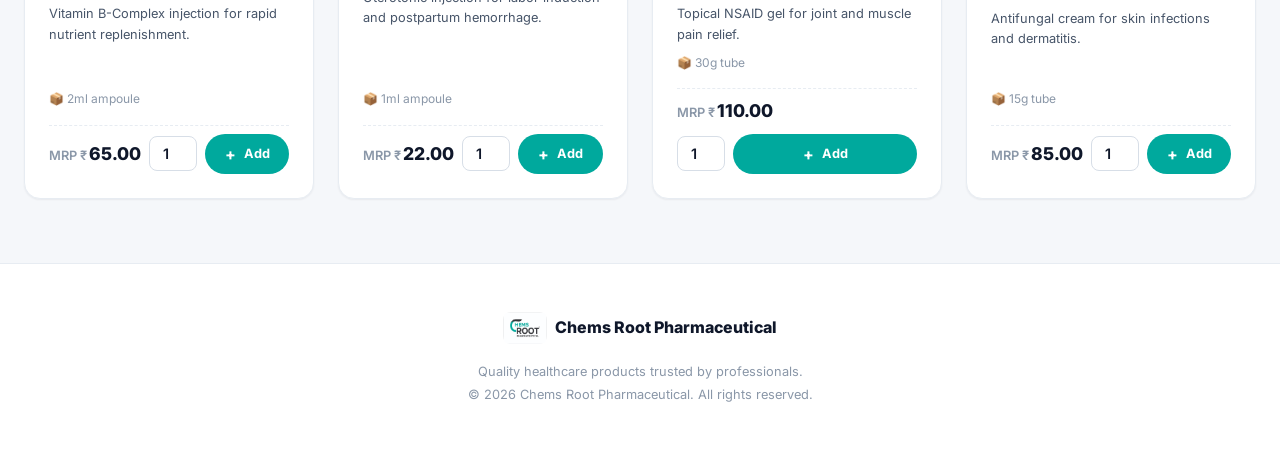
==== commit 72915b31: "Consolidate catalogue download buttons into one dropdown menu The admin header had grown to four sep" ====
--- a/index.html
+++ b/index.html
@@ -212,10 +212,17 @@
         <button class="modal-btn secondary" id="admin-bulk-upload-btn" style="padding: 6px 12px; font-size: 0.85rem; height: auto; margin-right: 4px;" title="Upload CSV">📁 Bulk Upload</button>
         <button class="modal-btn secondary" id="admin-bulk-sample-btn" style="padding: 6px 12px; font-size: 0.85rem; height: auto; margin-right: 8px;" title="Download Sample CSV">⬇️ Sample CSV</button>
         <button class="modal-btn secondary" id="admin-seed-supabase-btn" style="padding: 6px 12px; font-size: 0.85rem; height: auto; margin-right: 8px; background: #3ECF8E; color: white;" title="Seed Supabase from products.js">🌱 Seed Supabase</button>
-        <button class="modal-btn secondary" id="download-image-catalogue-btn" style="padding: 6px 12px; font-size: 0.85rem; height: auto; margin-right: 8px; background: #8B5CF6; color: white; display:flex; align-items:center; justify-content:center; gap:6px; min-width:170px;" title="Download Image Catalogue PDF">🖼️ Image Catalogue</button>
-        <button class="modal-btn secondary" id="download-visual-aid-catalogue-btn" style="padding: 6px 12px; font-size: 0.85rem; height: auto; margin-right: 8px; background: #0EA5E9; color: white; display:flex; align-items:center; justify-content:center; gap:6px; min-width:170px;" title="Download a catalogue of only products with a visual aid image">🩺 Visual Aids</button>
-        <button class="modal-btn secondary" id="download-catalogue-btn" style="padding: 6px 12px; font-size: 0.85rem; height: auto; margin-right: 8px; background: #00A99D; color: white; display:flex; align-items:center; justify-content:center; gap:6px; min-width:170px;" title="Download Product Catalogue PDF">📄 Download Catalogue</button>
-        <button class="modal-btn secondary" id="download-rate-catalogue-btn" style="padding: 6px 12px; font-size: 0.85rem; height: auto; margin-right: 8px; background: #d97706; color: white; display:flex; align-items:center; justify-content:center; gap:6px; min-width:170px;" title="Download Rate Catalogue PDF (Admin only)">💰 Rate Catalogue</button>
+        <div class="admin-dropdown" id="catalogue-dropdown">
+          <button type="button" class="admin-dropdown-toggle" id="catalogue-dropdown-btn" aria-haspopup="true" aria-expanded="false">
+            📥 Download Catalogue <span class="dropdown-caret">▾</span>
+          </button>
+          <div class="admin-dropdown-menu" id="catalogue-dropdown-menu">
+            <button type="button" class="admin-dropdown-item" id="download-catalogue-btn">📄 Product Catalogue</button>
+            <button type="button" class="admin-dropdown-item" id="download-rate-catalogue-btn">💰 Rate Catalogue <span class="admin-only-tag">Admin only</span></button>
+            <button type="button" class="admin-dropdown-item" id="download-image-catalogue-btn">🖼️ Image Catalogue</button>
+            <button type="button" class="admin-dropdown-item" id="download-visual-aid-catalogue-btn">🩺 Visual Aid Catalogue</button>
+          </div>
+        </div>
         <button class="close-cart-btn" id="close-admin-btn" aria-label="Close">✕</button>
       </div>
     </div>
@@ -393,6 +400,6 @@
 
   <!-- ====== SCRIPTS ====== -->
   <!-- ES modules; Supabase SDK + html2canvas are loaded lazily on demand from within js/. -->
-  <script type="module" src="js/main.js?v=3.6"></script>
+  <script type="module" src="js/main.js?v=3.7"></script>
 </body>
 </html>
--- a/index.css
+++ b/index.css
@@ -530,6 +530,30 @@
 }
 .admin-tab-btn:hover { background: var(--bg-card-hover); color: var(--text-primary); }
 .admin-tab-btn.active { background: var(--brand-teal); color: #fff; border-color: var(--brand-teal); }
+
+/* Catalogue download dropdown */
+.admin-dropdown { position: relative; }
+.admin-dropdown-toggle {
+  display: flex; align-items: center; gap: 6px; padding: 8px 16px;
+  background: linear-gradient(135deg, var(--brand-teal), var(--brand-teal-dark)); color: #fff;
+  border-radius: var(--radius-full); font-size: 0.8rem; font-weight: 700;
+  transition: all var(--transition-fast); white-space: nowrap;
+}
+.admin-dropdown-toggle:hover { box-shadow: var(--shadow-glow); }
+.admin-dropdown-toggle .dropdown-caret { transition: transform var(--transition-fast); font-size: 0.7rem; }
+.admin-dropdown.open .admin-dropdown-toggle .dropdown-caret { transform: rotate(180deg); }
+.admin-dropdown-menu {
+  display: none; position: absolute; top: calc(100% + 8px); right: 0; z-index: 20; min-width: 230px;
+  background: #fff; border: 1px solid var(--border-medium); border-radius: var(--radius-md);
+  box-shadow: var(--shadow-lg); padding: var(--space-xs); flex-direction: column; gap: 2px;
+}
+.admin-dropdown.open .admin-dropdown-menu { display: flex; animation: fadeInUp 0.15s var(--ease-out); }
+.admin-dropdown-item {
+  display: flex; align-items: center; gap: 6px; width: 100%; padding: 10px 12px; text-align: left;
+  border-radius: var(--radius-sm); font-size: 0.85rem; font-weight: 600; color: var(--text-secondary);
+  transition: background var(--transition-fast), color var(--transition-fast);
+}
+.admin-dropdown-item:hover { background: var(--bg-card-hover); color: var(--text-primary); }
 
 .admin-tab-content { display: none; flex: 1; overflow-y: auto; padding: var(--space-lg) var(--space-xl); }
 .admin-tab-content.active { display: block; }
